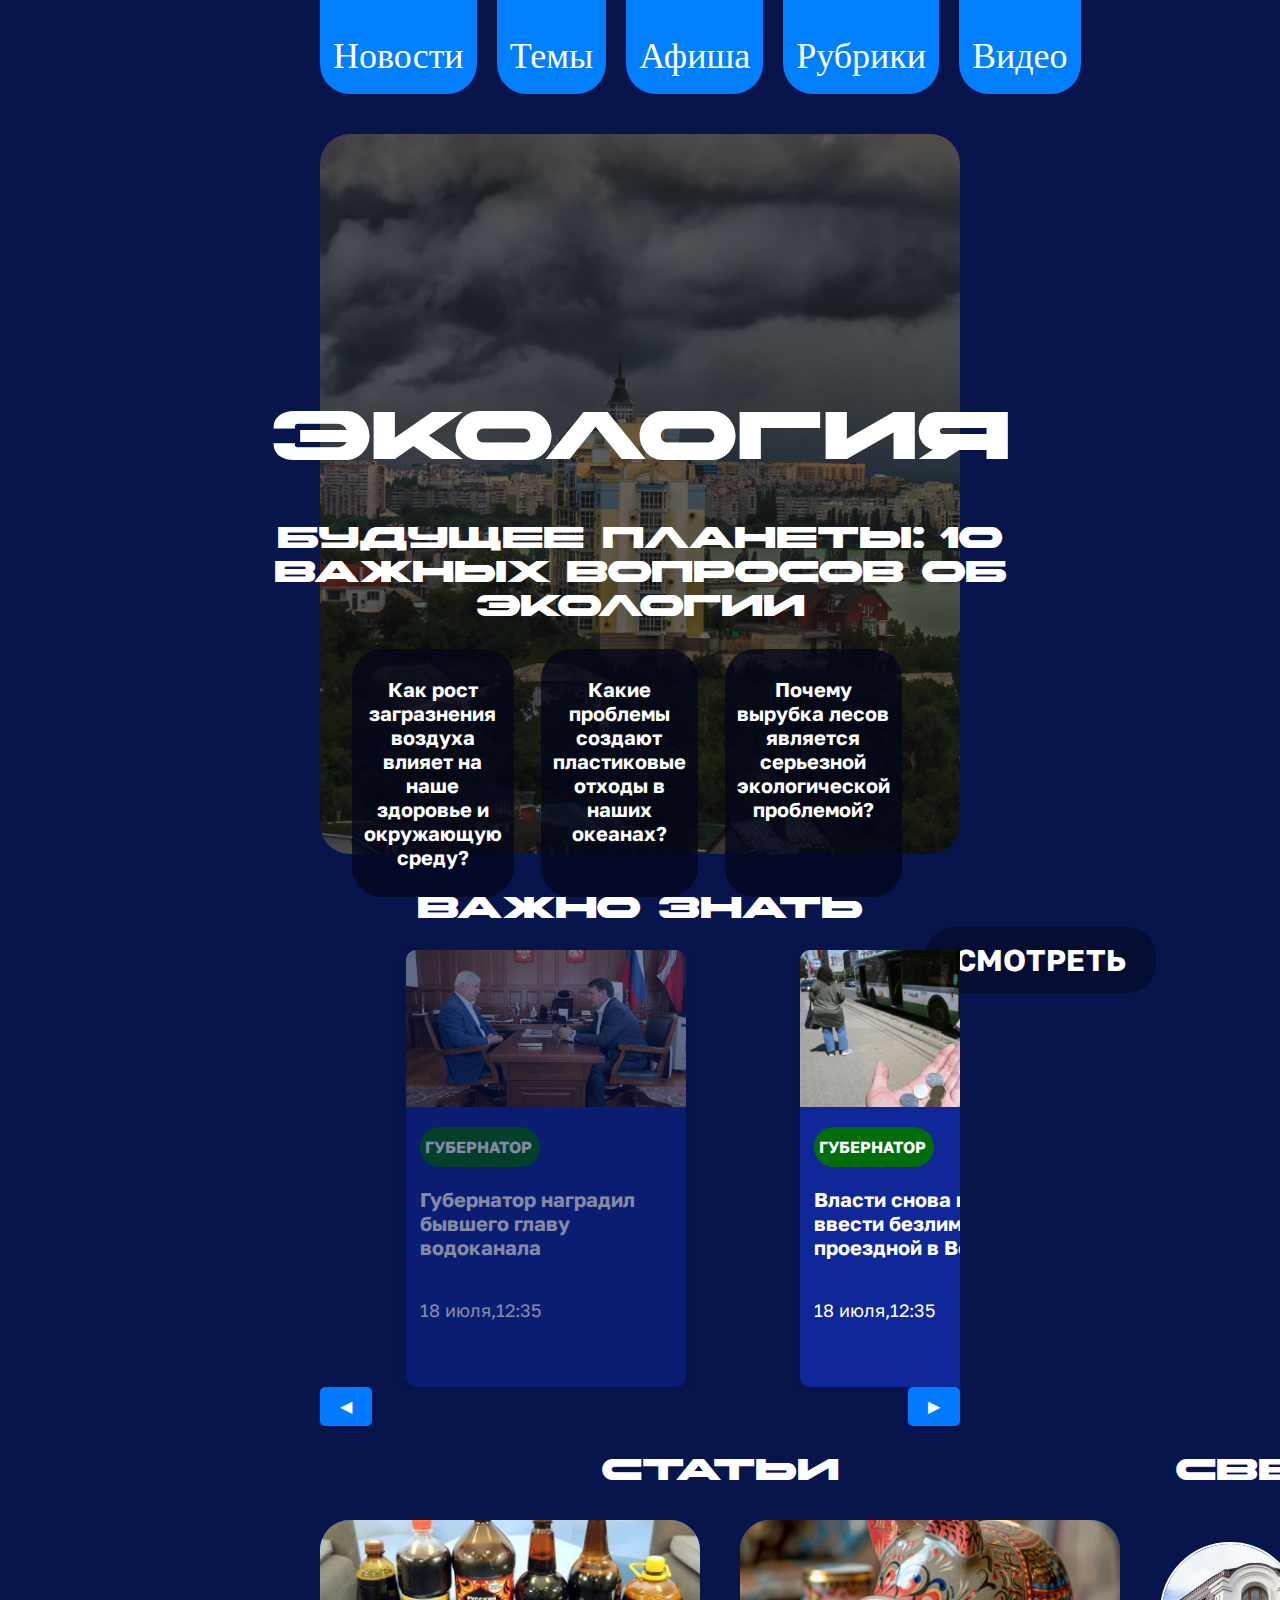
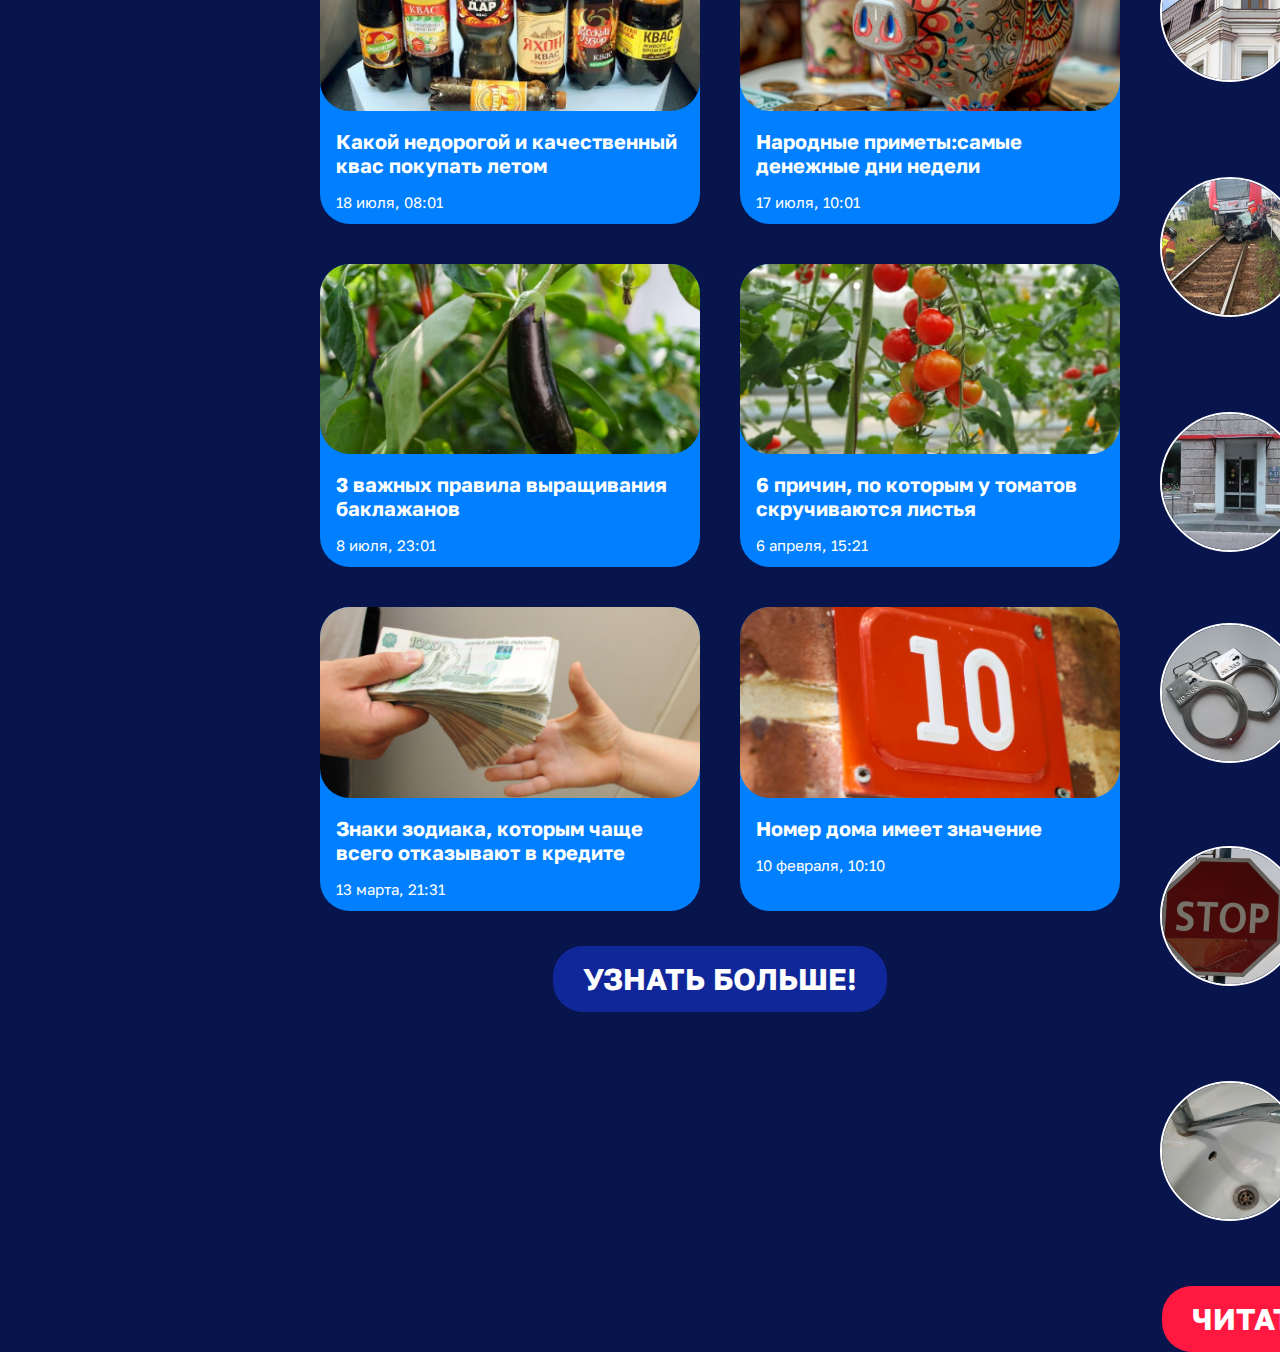
==== index.html @ 8090fe8d "Update and rename index.php to index.html" ====
<!DOCTYPE html>
<html lang="en">
<head>
    <meta charset="UTF-8">
    <meta name="viewport" content="width=device-width, initial-scale=1.0">
    <link rel="stylesheet" href="font.css">
    <link rel="stylesheet" href="main.css">
    <link rel="stylesheet" href="slider.css">
    <title>НАШЕ:36</title>
</head>
<noscript>В вашем браузере отключен JavaScript, включите для нормального функционирования сайта</noscript>
<body>
    <header id="header" class="header">
        <div class="container">
            <div class="navigation">
                <a href="#" class="nav_wrapp">Новости</a>
                <a href="#" class="nav_wrapp">Темы</a>
                <a href="#" class="nav_wrapp">Афиша</a>
                <a href="#" class="nav_wrapp">Рубрики</a>
                <a href="#" class="nav_wrapp">Видео</a>
                <img src="media/N36_logo-blue.png" alt="LOGO" class="logo">
            </div>
        </div>
    </header>
    <!-- ПРЕВЬЮ С ВАЖНОЙ НОВОСТЬЮ ИЛИ ТЕМОЙ -->
    <div class="container">
        <div class="preview">
            <div class="main-theme-wrapp">
                <div class="main-theme">Экология</div>
                <div class="subhead">Будущее планеты: 10 важных вопросов об экологии</div>
            </div>
            <div class="question-wrapp">
            <div class="question">Как рост загразнения воздуха влияет на наше здоровье и окружающую среду?</div>
            <div class="question">Какие проблемы создают пластиковые отходы в наших океанах?</div>
            <div class="question">Почему вырубка лесов является серьезной экологической проблемой?</div>
            </div>
            <a href="https://youtu.be/Y7KsKtcm7yw?si=9kmA5g2Bdag5x9Ge" class="watch">СМОТРЕТЬ</a>
        </div>
    </div>
    <!-- ВАЖНО ЗНАТЬ -->
     <div class="container">
     <div class="title first-title">ВАЖНО ЗНАТЬ</div>
<div class="slider">
    <div class="card">
        <img src="media/img1.png" alt="Card 1">
        <p class="type">ГУБЕРНАТОР</p>
        <p class="slider-text">Губернатор наградил бывшего главу водоканала</p>
        <p class="slider-time">18 июля,12:35</p>
    </div>
    <div class="card active">
        <img src="media/img2.png" alt="Card 2">
        <p class="type">ГУБЕРНАТОР</p>
        <p class="slider-text">Власти снова планируют ввести безлимитный проездной в Воронеже</p>
        <p class="slider-time">18 июля,12:35</p>
    </div>
    <div class="card">
        <img src="media/img3.png" alt="Card 3">
        <p class="type">ГУБЕРНАТОР</p>
        <p class="slider-text">Штормовое предупреждение. Жара до 37° накроет Воронежскую область на несколько дней</p>
        <p class="slider-time">18 июля,12:35</p>
    </div>
    <!-- Добавьте дополнительные карточки здесь -->
</div>
<div class="buttons">
    <button class="button" id="prev">◀</button>
    <button class="button" id="next">▶</button>
</div>
<script>
const cards = document.querySelectorAll(".card");
let currentIndex = 1;

function updateCards() {
  cards.forEach((card, index) => {
    card.classList.remove("active");
    if (index === currentIndex) {
      card.classList.add("active");
    }
    const offset = (index - currentIndex) * 5; // Изменено смещение
    card.style.transform = `translateX(${offset}%)`;
    card.style.opacity = index === currentIndex ? 1 : 0.5;
  });
}

document.getElementById("next").addEventListener("click", () => {
  currentIndex = (currentIndex + 1) % cards.length;
  updateCards();
});

document.getElementById("prev").addEventListener("click", () => {
  currentIndex = (currentIndex - 1 + cards.length) % cards.length;
  updateCards();
});

updateCards(); // Инициализация слайдера
</script>
     </div>
     <!-- КОНЕЦ ВАЖНО ЗНАТЬ -->
      <!-- СТАТЬИ И СВЕЖАК -->
    <div class="container">
        <div class="article-sveshak-wrapp">
            <div class="article-wrapp">
        <p class="article-text">СТАТЬИ</p>
                <div class="article">
                    <div class="article-card">
                    <img class="article-img" src="/media/article/article1.png">
                    <p class="article-main-theme">Какой недорогой и качественный квас покупать летом</p>
                    <p class="article-subhead">18 июля, 08:01</p>
                    </div>
                    <div class="article-card">
                    <img class="article-img" src="/media/article/article2.png">
                    <p class="article-main-theme">Народные приметы:самые денежные дни недели</p>
                    <p class="article-subhead">17 июля, 10:01</p>
                    </div>
                    <div class="article-card">
                    <img class="article-img" src="/media/article/article3.png">
                    <p class="article-main-theme">3 важных правила выращивания баклажанов</p>
                    <p class="article-subhead">8 июля, 23:01</p>
                    </div>
                    <div class="article-card">
                    <img class="article-img" src="/media/article/article4.png">
                    <p class="article-main-theme">6 причин, по которым у томатов скручиваются листья</p>
                    <p class="article-subhead">6 апреля, 15:21</p>
                    </div>
                    <div class="article-card">
                    <img class="article-img" src="/media/article/article5.png">
                    <p class="article-main-theme">Знаки зодиака, которым чаще всего отказывают в кредите</p>
                    <p class="article-subhead">13 марта, 21:31</p>
                    </div>
                    <div class="article-card">
                    <img class="article-img" src="/media/article/article6.png">
                    <p class="article-main-theme">Номер дома имеет значение</p>
                    <p class="article-subhead">10 февраля, 10:10</p>
                    </div>
                </div>
                <form class="article-form" action="#">
                    <button class="article-button">УЗНАТЬ БОЛЬШЕ!</button>
                </form>
            </div>
            <div class="sveshak-wrapp">
        <p class="sveshak-text">СВЕЖАК</p>
                <div class="sveshak">
                    <div class="sveshak-card">
                        <img class="sveshak-img" src="/media/sveshak/sveshak1.png">
                        <p class="sveshak-main-theme">Сегодня в Воронеже кот зафлексил прямо у пятерочки</p>
                    </div>
                    <div class="sveshak-card">
                        <img class="sveshak-img" src="/media/sveshak/sveshak2.png">
                        <p class="sveshak-main-theme">Главное за ночь "Ласточка" врезалась в легковушку: погибла семья с близнецами</p>
                    </div>
                    <div class="sveshak-card">
                        <img class="sveshak-img" src="/media/sveshak/sveshak3.png">
                        <p class="sveshak-main-theme">"Все погасло!" Центр Воронежа остался без света</p>
                    </div>
                    <div class="sveshak-card">
                        <img class="sveshak-img" src="/media/sveshak/sveshak4.png">
                        <p class="sveshak-main-theme">Обиженная воронежанка вонзила нож мужу в живот и бросила его умирать</p>
                    </div>
                    <div class="sveshak-card">
                        <img class="sveshak-img" src="/media/sveshak/sveshak5.png">
                        <p class="sveshak-main-theme">Восемь новых дорожных знаков повились в Воронежской области</p>
                    </div>
                    <div class="sveshak-card">
                        <img class="sveshak-img" src="/media/sveshak/sveshak6.png">
                        <p class="sveshak-main-theme">Масштабное отключение холодной воды ждет воронежцев в жуткую жару</p>
                    </div>
                </div>
                <form class="sveshak-form" action="#">
                    <button class="sveshak-button">ЧИТАТЬ ЕЩЕ...</button>
                </form>
            </div>
        </div>
    </div>
    <!-- КОНЕЦ СТАТЬИ И СВЕЖАК -->
    <!-- НАЧАЛО АФИШИ СОБЫТИЙ -->
     <div class="container">
</div>
    <!-- КОНЕЦ АФИШИ СОБЫТИЙ -->
</body>
</html>
---- font.css ----
@font-face {
  font-family: "GolosText-Black";
  src: url("/Font/static/GolosText-Black.ttf") format("woff2"),
    url("/Font/static/Golos-Text-Black.woff") format("woff");
  font-weight: black; /* Начертание шрифта (normal, bold и др.) */
  font-style: black; /* Стиль шрифта (normal, italic и др.) */
}

@font-face {
  font-family: "GolosText-Bold";
  src: url("/Font/static/GolosText-Bold.woff2") format("woff2"),
    url("/Font/static/GolosText-Bold.woff") format("woff");
  font-weight: bold; /* Начертание шрифта (normal, bold и др.) */
  font-style: bold; /* Стиль шрифта (normal, italic и др.) */
}

@font-face {
  font-family: "GolosText-Semibold";
  src: url("/Font/static/GolosText-Semibold.woff2") format("woff2"),
    url("/Font/static/GolosText-Semibold.woff") format("woff");
  font-weight: normal; /* Начертание шрифта (normal, bold и др.) */
  font-style: normal; /* Стиль шрифта (normal, italic и др.) */
}

@font-face {
  font-family: "GolosText-Medium";
  src: url("/Font/static/GolosText-Medium.woff2") format("woff2"),
    url("/Font/static/GolosText-Medium.woff") format("woff");
  font-weight: medium; /* Начертание шрифта (normal, bold и др.) */
  font-style: medium; /* Стиль шрифта (normal, italic и др.) */
}

@font-face {
  font-family: "GolosText-regular";
  src: url("/Font/static/GolosText-Regular.woff2") format("woff2"),
    url("/Font/static/GolosText-Regular.woff") format("woff");
  font-weight: normal; /* Начертание шрифта (normal, bold и др.) */
  font-style: normal; /* Стиль шрифта (normal, italic и др.) */
}

@font-face {
  font-family: "GolosText-ExtraBold";
  src: url("/Font/static/GolosText-ExtraBold.woff2") format("woff2"),
    url("/Font/static/GolosText-ExtraBold.woff") format("woff");
  font-weight: normal; /* Начертание шрифта (normal, bold и др.) */
  font-style: normal; /* Стиль шрифта (normal, italic и др.) */
}
@font-face {
  font-family: "AKONY";
  src: url("/Font/AKONY.woff2") format("woff2"),
    url("/Font/AKONY.woff") format("woff");
  font-weight: medium; /* Начертание шрифта (normal, bold и др.) */
  font-style: medium; /* Стиль шрифта (normal, italic и др.) */
}
---- main.css ----
body {
  margin: 0px;
  padding: 0px;
  background-color: rgba(8, 20, 76, 1);
}
a {
  text-decoration: none;
}
.container {
  margin-left: 320px;
  margin-right: 320px;
}
/* header */
.navigation {
  display: flex;
  align-items: center;
}
.nav_wrapp {
  padding-top: 35px;
  padding-left: 13px;
  padding-right: 13px;
  padding-bottom: 17px;
  margin-right: 20px;
  border-bottom-left-radius: 30px;
  border-bottom-right-radius: 30px;
  color: white;
  background-color: rgba(0, 127, 255, 1);
  font-family: "GolosText-Semibold";
  font-size: 36px;
}
.logo {
  margin-left: 190px;
  height: 52px;
  width: 198px;
}
/* header кончился */
/* НАЧАЛО ПРЕВЬЮ С ВАЖНОЙ НОВОСТЬЮ ИЛИ ТЕМОЙ */
.preview {
  margin-top: 40px;
  background: linear-gradient(rgba(0, 0, 0, 0.5), rgba(0, 0, 0, 0.5)),
    url("media/preview.png");
  height: 720px;
  max-width: 1280px;
  border-radius: 30px;
  display: flex;
  align-items: center;
  flex-direction: column;
}
/* экология */
.main-theme-wrapp {
  margin-top: 272px;
}
.main-theme {
  font-family: "AKONY";
  font-size: 67px;
  color: white;
  text-align: center;
}
/* подзаголовок */
.subhead {
  margin-top: 44px;
  font-size: 30px;
  text-align: center;
  color: white;
  font-family: "AKONY";
}
/* контейнер для блоков с вопросами */
.question-wrapp {
  margin-top: 23px;
  margin-right: 76px;
  margin-left: 76px;
  display: flex;
}
/* вопросы */
.question {
  padding-top: 28px;
  padding-bottom: 28px;
  padding-left: 12px;
  padding-right: 12px;
  margin-right: 27px;
  font-size: 20px;
  border-radius: 30px;
  text-align: center;
  background-color: rgba(2, 6, 25, 0.75);
  color: white;
  font-family: "GolosText-Bold";
}
/* кнопка смотреть */
.watch {
  margin-left: 800px;
  margin-top: 30px;
  padding-top: 15px;
  padding-bottom: 15px;
  padding-left: 30px;
  padding-right: 30px;
  border-radius: 30px;
  text-decoration: none;
  font-size: 30px;
  background-color: rgba(5, 13, 51, 1);
  color: white;
  font-family: "GolosText-Bold";
}
/* КОНЕЦ ПРЕВЬЮ С ВАЖНОЙ НОВОСТЬЮ ИЛИ ТЕМОЙ */
/* НАЧАЛО БЛОКА ВАЖНО ЗНАТЬ */
.title {
  font-family: "AKONY";
  font-size: 30px;
  color: white;
}
.first-title {
  margin-top: 40px;
  text-align: center;
}
/* ДАЛЬШЕ ПОЛНАЯ ПОПА МЕГА УЛЬТРА СЛАЙДИЭР ТАК НАЗИВАЕМИ В ОТДЕЛЬНОМ ФАЙЛЕ*/
/* КОНЕЦ БЛОКА ВАЖНО ЗНАТЬ */
/* НАЧАЛО БЛОКОВ СТАТЬИ И СВЕЖАК */
.article-sveshak-wrapp {
  display: flex;
}
.article-wrapp {
  display: flex;
  flex-direction: column;
}
.article-text {
  text-align: center;
  font-family: "AKONY";
  font-size: 30px;
  color: white;
}
.article {
  display: grid;
  grid-template-columns: repeat(2, 380px);
  grid-template-rows: auto;
  grid-gap: 40px;
}
.article-card {
  width: 380px;
  height: auto;
  border-radius: 30px;
  background-color: rgba(0, 127, 255, 1);
}
.article-img {
  width: 380px;
  height: auto;
  border-radius: 30px;
  object-fit: cover;
}
.article-main-theme {
  margin: 0px;
  padding-top: 14px;
  padding-left: 16px;
  padding-right: 16px;
  padding-bottom: 16px;
  font-size: 20px;
  color: white;
  font-family: "GolosText-Bold";
}
.article-subhead {
  margin: 0px;
  padding-bottom: 13px;
  padding-left: 16px;
  font-size: 15px;
  color: white;
  font-family: "GolosText-regular";
}
.article-form {
  margin-top: 35px;
  text-align: center;
}
.article-button {
  padding: 15px 30px;
  border-width: 0px;
  font-size: 30px;
  background-color: rgba(15, 39, 153, 1);
  border-radius: 30px;
  color: white;
  font-family: "GolosText-Bold";
}
.sveshak-wrapp {
  margin-left: 40px;
}
.sveshak-text {
  text-align: center;
  font-family: "AKONY";
  font-size: 30px;
  color: white;
}
.sveshak-card {
  display: flex;
  align-items: center;
  margin-bottom: 27px;
}
.sveshak-img {
  border: 2px solid white;
  border-radius: 100px;
}
.sveshak-main-theme {
  margin-left: 16px;
  font-size: 20px;
  color: white;
  font-family: "GolosText-regular";
}
.sveshak-form {
  margin-top: 31px;
  text-align: center;
}
.sveshak-button {
  padding: 15px 30px;
  border-width: 0px;
  font-size: 30px;
  background-color: rgba(255, 25, 64, 1);
  border-radius: 30px;
  color: white;
  font-family: "GolosText-Bold";
}
/* КОНЕЦ БЛОКОВ СТАТЬИ И СВЕЖАК */
---- slider.css ----
.slider {
  margin-top: 22px;
  display: flex;
  overflow: hidden;
  position: relative;
}
.card {
  background-color: rgba(15, 39, 153, 1);
  border-radius: 10px;
  box-shadow: 0 2px 10px rgba(0, 0, 0, 0.1);
  transition: transform 0.3s ease, opacity 0.3s ease;
  opacity: 0.5;
  width: 280px;
  margin-left: 100px;
}
.type {
  border-radius: 30px;
  color: white;
  background-color: rgba(0, 109, 11, 1);
  margin-left: 14px;
  width: 110px;
  padding: 10px 5px;
  font-family: "GolosText-Bold";
}
.slider-text {
  border-radius: 30px;
  color: white;
  margin-left: 14px;
  font-size: 20px;
  font-family: "GolosText-Bold";
}
.slider-time {
  border-radius: 30px;
  color: white;
  margin-left: 14px;
  margin-top: 40px;
  font-size: 18px;
  font-family: "GolosText-regular";
}
.card img {
  width: 280px;
  height: auto; /* Установлен фиксированный размер для всех изображений */
  object-fit: cover; /* Обеспечивает сохранение пропорций изображения */
  border-radius: 10px 10px 0 0;
}
.active {
  opacity: 1;
  z-index: 1;
}
.buttons {
  width: 100%;
  display: flex;
  justify-content: space-between;
}
.button {
  background-color: #007bff;
  color: white;
  border: none;
  padding: 10px 20px;
  cursor: pointer;
  border-radius: 5px;
  transition: background-color 0.3s;
  font-size: 16px;
}
.button:hover {
  background-color: #0056b3;
}
.button:focus {
  outline: none;
}
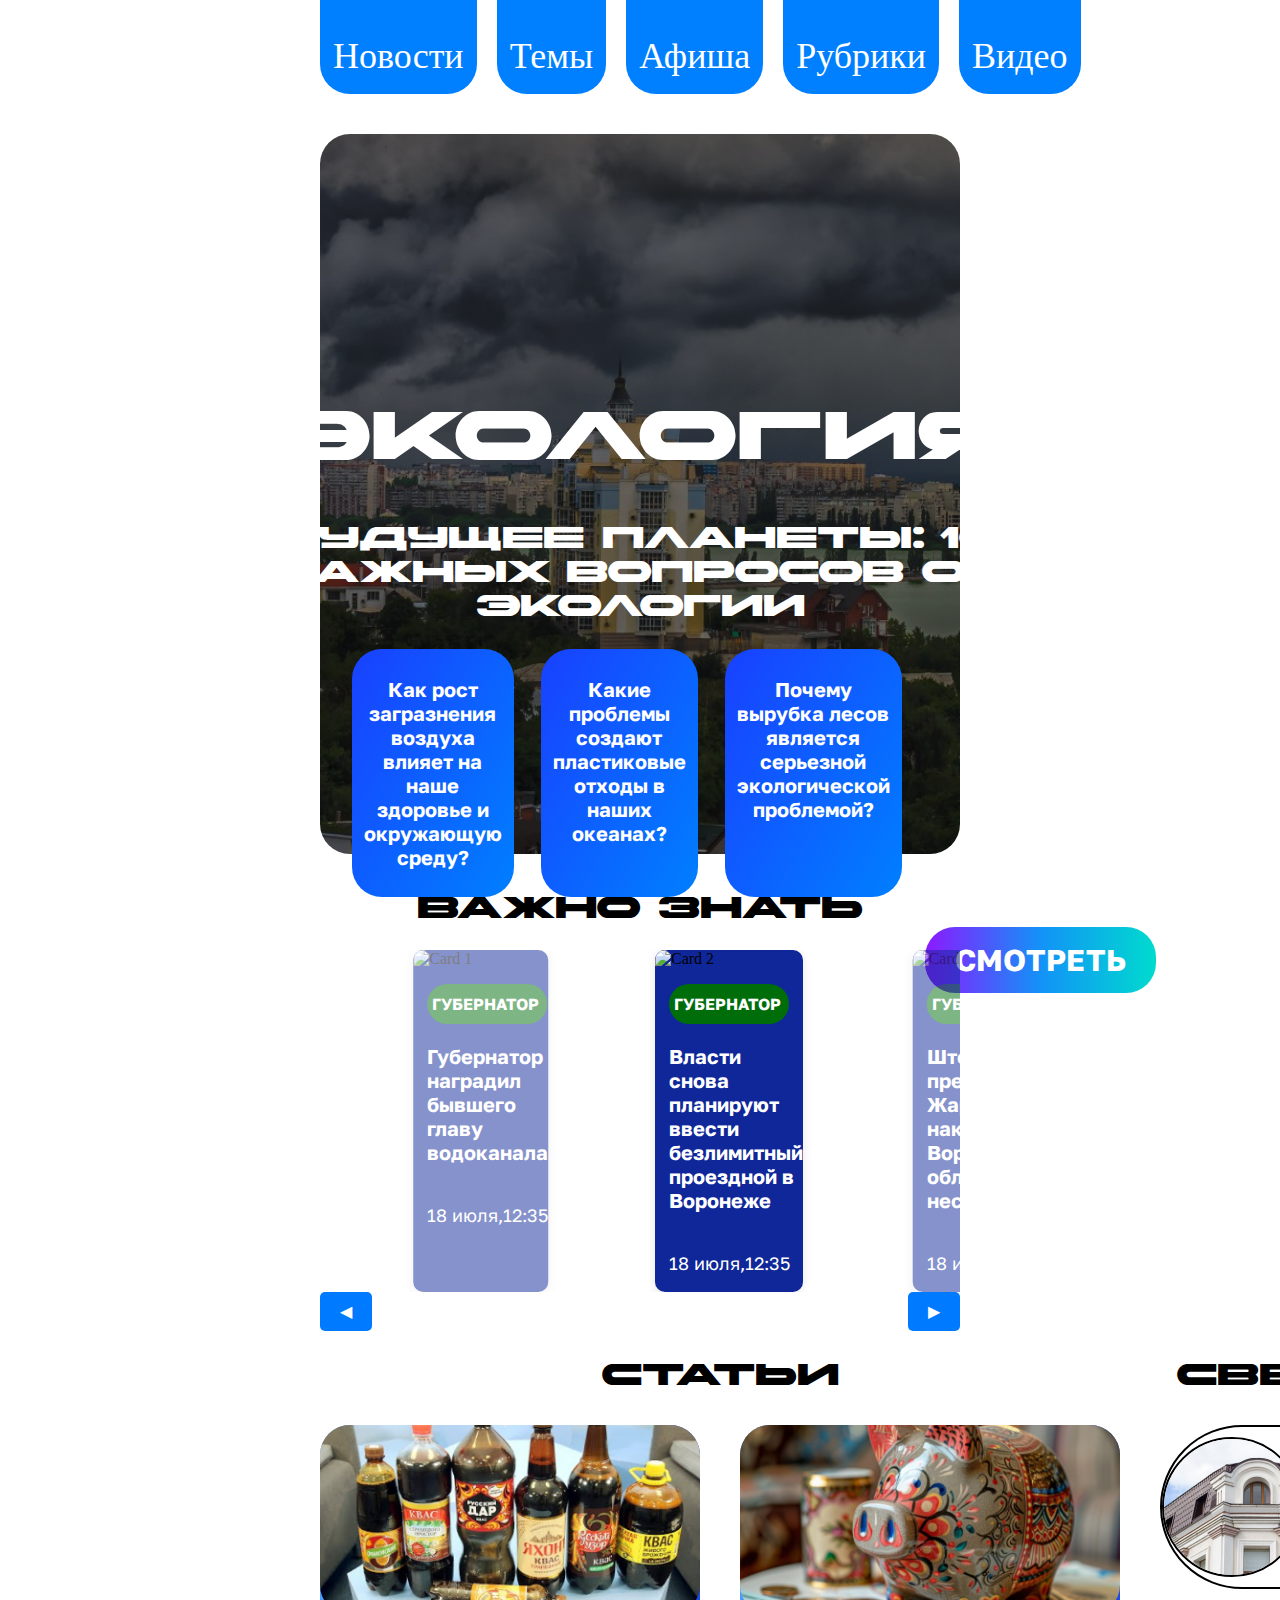
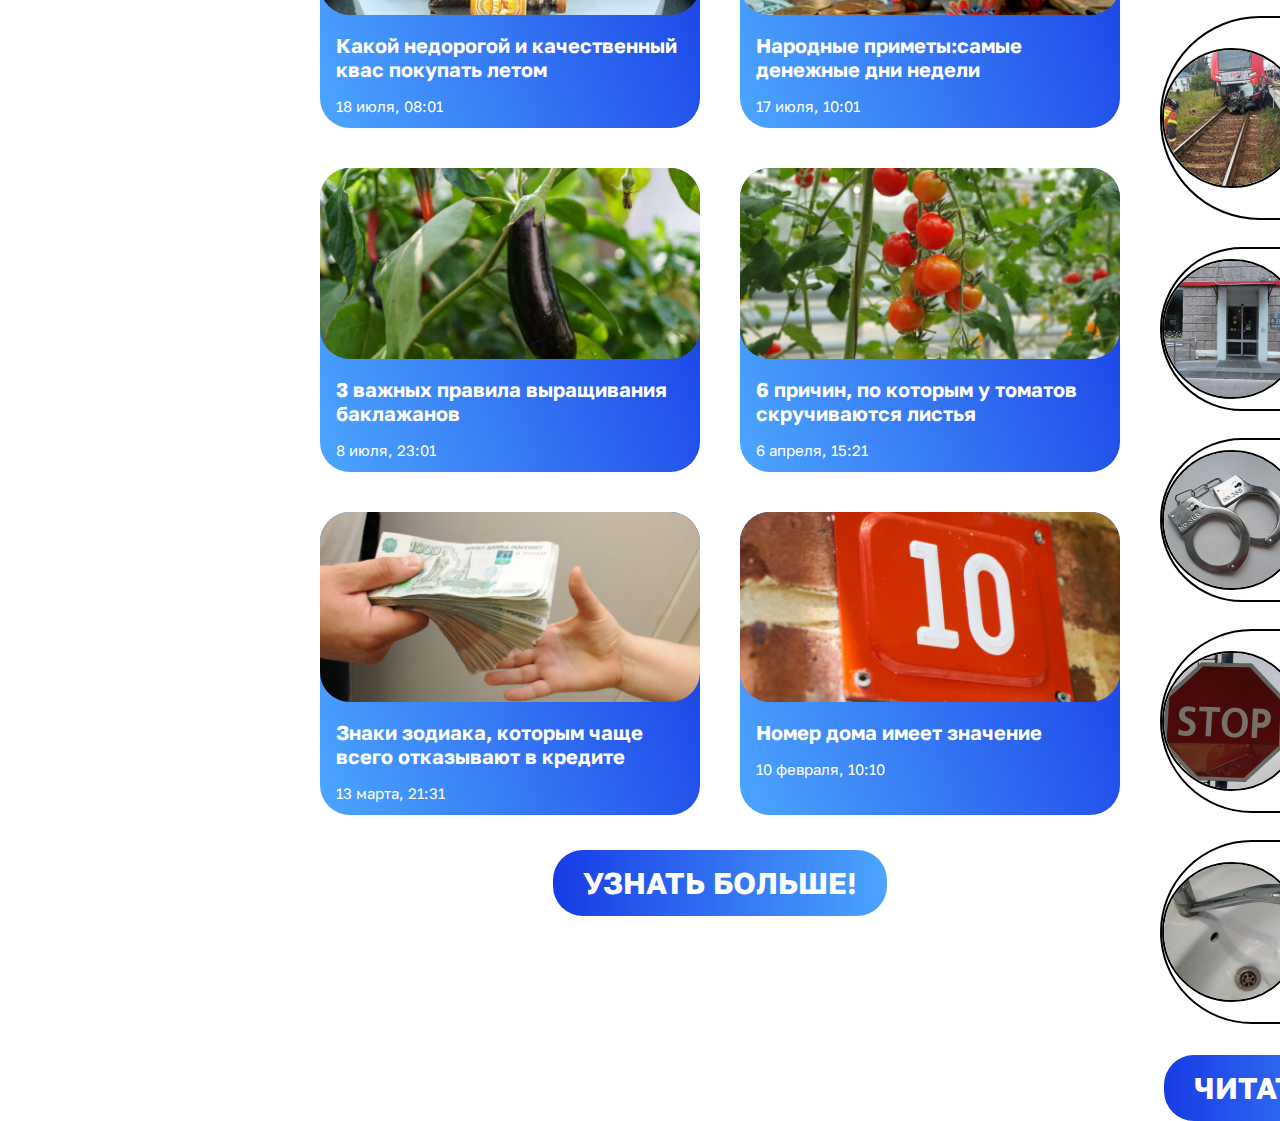
==== commit bdf01827: "Update index.html" ====
--- a/index.html
+++ b/index.html
@@ -18,7 +18,7 @@
                 <a href="#" class="nav_wrapp">Афиша</a>
                 <a href="#" class="nav_wrapp">Рубрики</a>
                 <a href="#" class="nav_wrapp">Видео</a>
-                <img src="media/N36_logo-blue.png" alt="LOGO" class="logo">
+                <img src="https://github.com/Standockai/NASHE36/blob/main/media/Наше_36.png" alt="LOGO" class="logo">
             </div>
         </div>
     </header>
@@ -42,19 +42,19 @@
      <div class="title first-title">ВАЖНО ЗНАТЬ</div>
 <div class="slider">
     <div class="card">
-        <img src="media/img1.png" alt="Card 1">
+        <img src="https://github.com/Standockai/NASHE36/blob/main/media/img1.png" alt="Card 1">
         <p class="type">ГУБЕРНАТОР</p>
         <p class="slider-text">Губернатор наградил бывшего главу водоканала</p>
         <p class="slider-time">18 июля,12:35</p>
     </div>
     <div class="card active">
-        <img src="media/img2.png" alt="Card 2">
+        <img src="https://github.com/Standockai/NASHE36/blob/main/media/img2.png" alt="Card 2">
         <p class="type">ГУБЕРНАТОР</p>
         <p class="slider-text">Власти снова планируют ввести безлимитный проездной в Воронеже</p>
         <p class="slider-time">18 июля,12:35</p>
     </div>
     <div class="card">
-        <img src="media/img3.png" alt="Card 3">
+        <img src="https://github.com/Standockai/NASHE36/blob/main/media/img3.png" alt="Card 3">
         <p class="type">ГУБЕРНАТОР</p>
         <p class="slider-text">Штормовое предупреждение. Жара до 37° накроет Воронежскую область на несколько дней</p>
         <p class="slider-time">18 июля,12:35</p>
--- a/main.css
+++ b/main.css
@@ -1,7 +1,7 @@
 body {
   margin: 0px;
   padding: 0px;
-  background-color: rgba(8, 20, 76, 1);
+  background-color: white;
 }
 a {
   text-decoration: none;
@@ -30,7 +30,6 @@
 }
 .logo {
   margin-left: 190px;
-  height: 52px;
   width: 198px;
 }
 /* header кончился */
@@ -81,7 +80,11 @@
   font-size: 20px;
   border-radius: 30px;
   text-align: center;
-  background-color: rgba(2, 6, 25, 0.75);
+  background: linear-gradient(
+    120deg,
+    rgba(25, 65, 255, 1),
+    rgba(0, 127, 255, 1)
+  );
   color: white;
   font-family: "GolosText-Bold";
 }
@@ -96,7 +99,12 @@
   border-radius: 30px;
   text-decoration: none;
   font-size: 30px;
-  background-color: rgba(5, 13, 51, 1);
+  background: linear-gradient(
+    to right,
+    rgba(140, 25, 255, 1),
+    rgba(19, 146, 248, 1),
+    rgba(0, 219, 206, 1)
+  );
   color: white;
   font-family: "GolosText-Bold";
 }
@@ -110,6 +118,7 @@
 .first-title {
   margin-top: 40px;
   text-align: center;
+  color: black;
 }
 /* ДАЛЬШЕ ПОЛНАЯ ПОПА МЕГА УЛЬТРА СЛАЙДИЭР ТАК НАЗИВАЕМИ В ОТДЕЛЬНОМ ФАЙЛЕ*/
 /* КОНЕЦ БЛОКА ВАЖНО ЗНАТЬ */
@@ -125,7 +134,7 @@
   text-align: center;
   font-family: "AKONY";
   font-size: 30px;
-  color: white;
+  color: black;
 }
 .article {
   display: grid;
@@ -137,7 +146,11 @@
   width: 380px;
   height: auto;
   border-radius: 30px;
-  background-color: rgba(0, 127, 255, 1);
+  background: linear-gradient(
+    70deg,
+    rgba(76, 166, 255, 1),
+    rgba(23, 59, 229, 1)
+  );
 }
 .article-img {
   width: 380px;
@@ -171,7 +184,11 @@
   padding: 15px 30px;
   border-width: 0px;
   font-size: 30px;
-  background-color: rgba(15, 39, 153, 1);
+  background: linear-gradient(
+    270deg,
+    rgba(76, 166, 255, 1),
+    rgba(23, 59, 229, 1)
+  );
   border-radius: 30px;
   color: white;
   font-family: "GolosText-Bold";
@@ -183,21 +200,22 @@
   text-align: center;
   font-family: "AKONY";
   font-size: 30px;
-  color: white;
+  color: black;
 }
 .sveshak-card {
+  border: 2px solid black;
+  border-radius: 100px;
   display: flex;
   align-items: center;
   margin-bottom: 27px;
 }
 .sveshak-img {
-  border: 2px solid white;
+  border: 2px solid black;
   border-radius: 100px;
 }
 .sveshak-main-theme {
-  margin-left: 16px;
-  font-size: 20px;
-  color: white;
+  margin: 20px;
+  color: black;
   font-family: "GolosText-regular";
 }
 .sveshak-form {
@@ -208,9 +226,98 @@
   padding: 15px 30px;
   border-width: 0px;
   font-size: 30px;
-  background-color: rgba(255, 25, 64, 1);
+  background: linear-gradient(
+    270deg,
+    rgba(76, 166, 255, 1),
+    rgba(23, 59, 229, 1)
+  );
   border-radius: 30px;
   color: white;
   font-family: "GolosText-Bold";
 }
 /* КОНЕЦ БЛОКОВ СТАТЬИ И СВЕЖАК */
+/* НАЧАЛО АФИША СОБЫТИЙ */
+.poster {
+  text-align: center;
+  margin-top: 40px;
+  font-size: 30px;
+  color: black;
+  font-family: "AKONY";
+}
+.event-wrapp {
+  margin-top: 30px;
+  display: grid;
+  grid-template-columns: repeat(2, 620px);
+  grid-template-rows: auto;
+  grid-gap: 40px;
+}
+.event-card {
+  display: flex;
+  background: linear-gradient(
+    95deg,
+    rgba(140, 25, 255, 1) 0%,
+    rgba(19, 146, 248, 1) 65%,
+    rgba(0, 219, 206, 1) 100%
+  );
+  border-radius: 30px;
+}
+.event-img {
+  border-radius: 30px;
+  object-fit: cover;
+}
+.event-text-wrapp {
+  padding-left: 15px;
+  padding-top: 15px;
+  padding-right: 15px;
+}
+.event-title {
+  margin: 0px;
+  font-size: 30px;
+  color: white;
+  font-family: "GolosText-Bold";
+}
+.event-subhead {
+  margin-top: 20px;
+  margin-bottom: 40px;
+  font-size: 15px;
+  color: white;
+  font-family: "GolosText-Bold";
+}
+.event-time {
+  border-radius: 30px;
+  padding-top: 7px;
+  padding-bottom: 7px;
+  padding-left: 15px;
+  padding-right: 15px;
+  margin-bottom: 10px;
+  background-color: rgba(0, 127, 255, 1);
+  color: white;
+  font-size: 20px;
+  font-family: "GolosText-Bold";
+}
+.events-form {
+  text-align: center;
+}
+.events-button {
+  text-align: center;
+  border-radius: 30px;
+  border-width: 0px;
+  padding-left: 30px;
+  padding-right: 30px;
+  padding-top: 15px;
+  padding-bottom: 15px;
+  margin-top: 20px;
+  margin-bottom: 50px;
+  background: linear-gradient(
+    95deg,
+    rgba(140, 25, 255, 1) 0%,
+    rgba(19, 146, 248, 1) 65%,
+    rgba(0, 219, 206, 1) 100%
+  );
+  color: white;
+  font-size: 30px;
+  font-family: "GolosText-Bold";
+}
+/* КОНЕЦ АФИША СОБЫТИЙ */
+/* НАЧАЛО FOOTER */
+/* КОНЕЦ FOOTER */
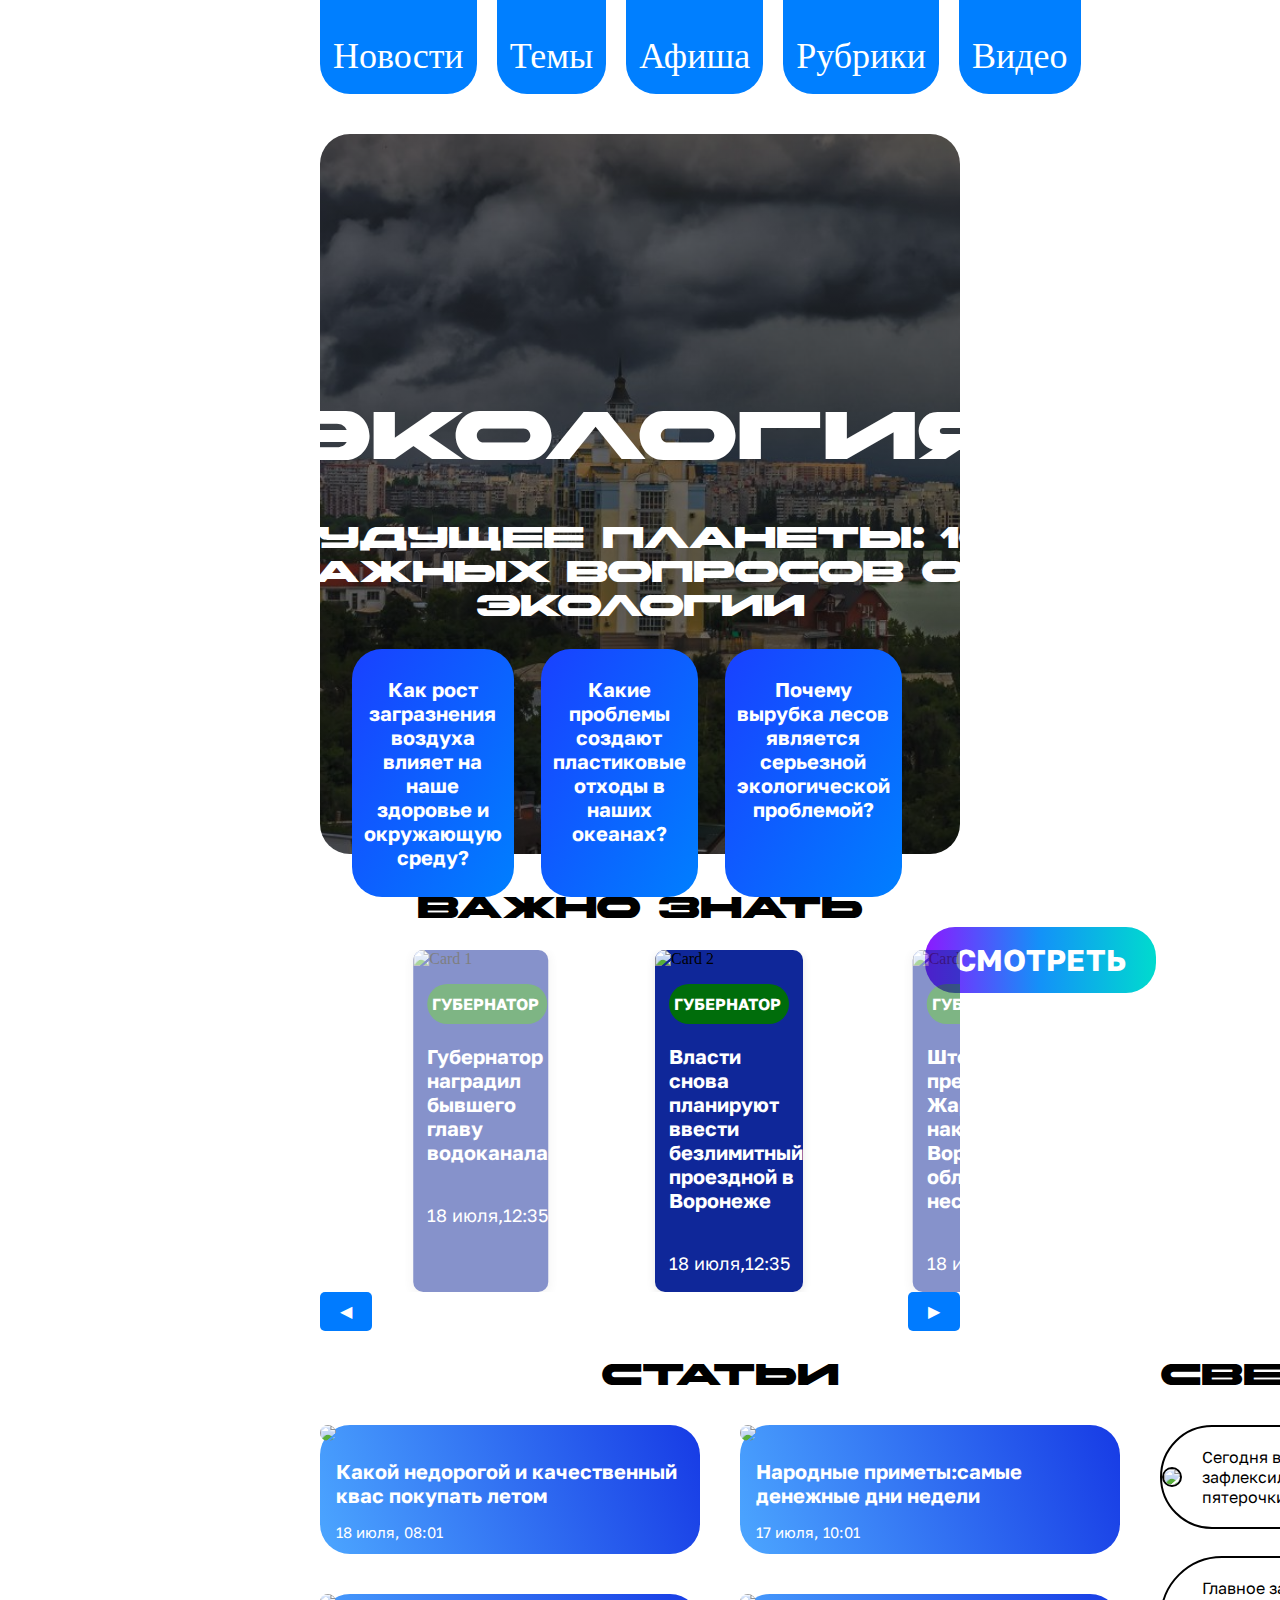
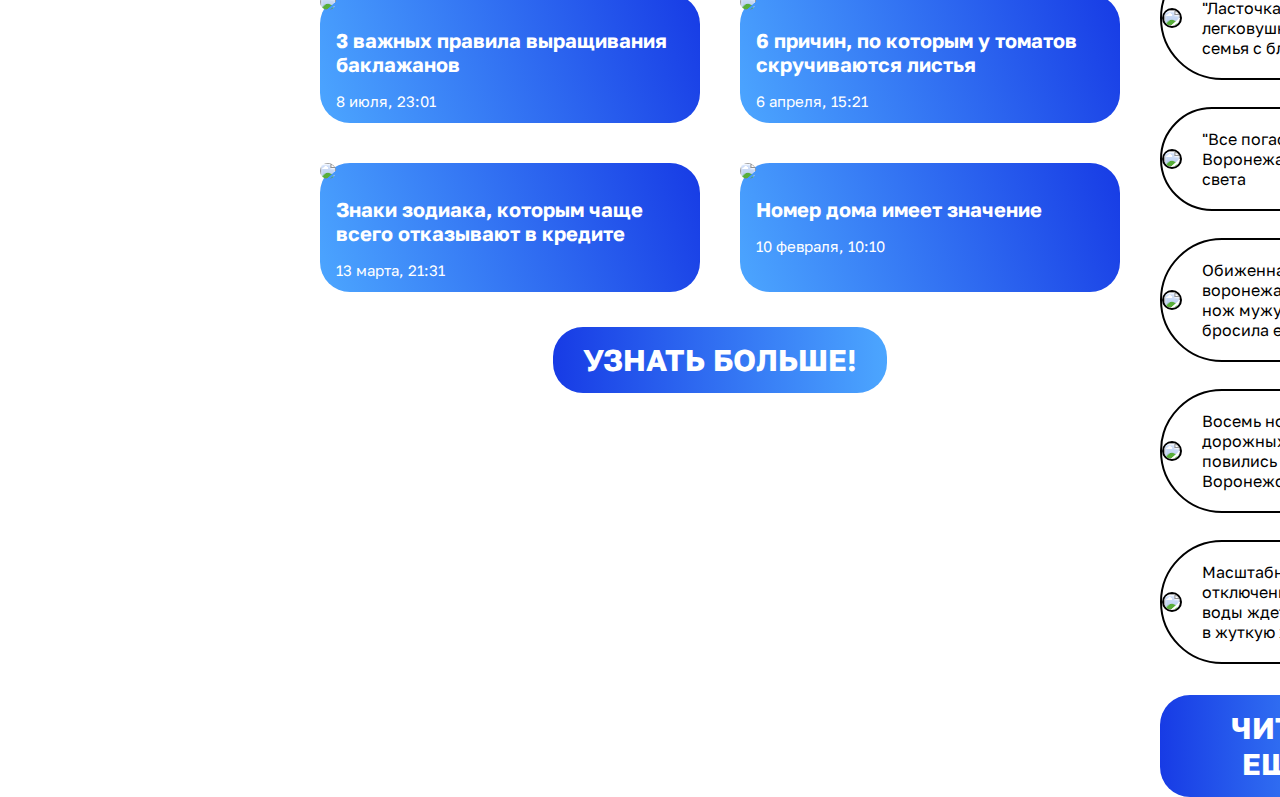
==== commit 0af56fcf: "Update index.html" ====
--- a/index.html
+++ b/index.html
@@ -102,32 +102,32 @@
         <p class="article-text">СТАТЬИ</p>
                 <div class="article">
                     <div class="article-card">
-                    <img class="article-img" src="/media/article/article1.png">
+                    <img class="article-img" src="https://github.com/Standockai/NASHE36/blob/main/media/article/article1.png">
                     <p class="article-main-theme">Какой недорогой и качественный квас покупать летом</p>
                     <p class="article-subhead">18 июля, 08:01</p>
                     </div>
                     <div class="article-card">
-                    <img class="article-img" src="/media/article/article2.png">
+                    <img class="article-img" src="https://github.com/Standockai/NASHE36/blob/main/media/article/article2.png">
                     <p class="article-main-theme">Народные приметы:самые денежные дни недели</p>
                     <p class="article-subhead">17 июля, 10:01</p>
                     </div>
                     <div class="article-card">
-                    <img class="article-img" src="/media/article/article3.png">
+                    <img class="article-img" src="https://github.com/Standockai/NASHE36/blob/main/media/article/article3.png">
                     <p class="article-main-theme">3 важных правила выращивания баклажанов</p>
                     <p class="article-subhead">8 июля, 23:01</p>
                     </div>
                     <div class="article-card">
-                    <img class="article-img" src="/media/article/article4.png">
+                    <img class="article-img" src="https://github.com/Standockai/NASHE36/blob/main/media/article/article4.png">
                     <p class="article-main-theme">6 причин, по которым у томатов скручиваются листья</p>
                     <p class="article-subhead">6 апреля, 15:21</p>
                     </div>
                     <div class="article-card">
-                    <img class="article-img" src="/media/article/article5.png">
+                    <img class="article-img" src="https://github.com/Standockai/NASHE36/blob/main/media/article/article5.png">
                     <p class="article-main-theme">Знаки зодиака, которым чаще всего отказывают в кредите</p>
                     <p class="article-subhead">13 марта, 21:31</p>
                     </div>
                     <div class="article-card">
-                    <img class="article-img" src="/media/article/article6.png">
+                    <img class="article-img" src="https://github.com/Standockai/NASHE36/blob/main/media/article/article6.png">
                     <p class="article-main-theme">Номер дома имеет значение</p>
                     <p class="article-subhead">10 февраля, 10:10</p>
                     </div>
@@ -140,27 +140,27 @@
         <p class="sveshak-text">СВЕЖАК</p>
                 <div class="sveshak">
                     <div class="sveshak-card">
-                        <img class="sveshak-img" src="/media/sveshak/sveshak1.png">
+                        <img class="sveshak-img" src="https://github.com/Standockai/NASHE36/blob/main/media/sveshak/sveshak1.png">
                         <p class="sveshak-main-theme">Сегодня в Воронеже кот зафлексил прямо у пятерочки</p>
                     </div>
                     <div class="sveshak-card">
-                        <img class="sveshak-img" src="/media/sveshak/sveshak2.png">
+                        <img class="sveshak-img" src="https://github.com/Standockai/NASHE36/blob/main/media/sveshak/sveshak2.png">
                         <p class="sveshak-main-theme">Главное за ночь "Ласточка" врезалась в легковушку: погибла семья с близнецами</p>
                     </div>
                     <div class="sveshak-card">
-                        <img class="sveshak-img" src="/media/sveshak/sveshak3.png">
+                        <img class="sveshak-img" src="https://github.com/Standockai/NASHE36/blob/main/media/sveshak/sveshak3.png">
                         <p class="sveshak-main-theme">"Все погасло!" Центр Воронежа остался без света</p>
                     </div>
                     <div class="sveshak-card">
-                        <img class="sveshak-img" src="/media/sveshak/sveshak4.png">
+                        <img class="sveshak-img" src="https://github.com/Standockai/NASHE36/blob/main/media/sveshak/sveshak4.png">
                         <p class="sveshak-main-theme">Обиженная воронежанка вонзила нож мужу в живот и бросила его умирать</p>
                     </div>
                     <div class="sveshak-card">
-                        <img class="sveshak-img" src="/media/sveshak/sveshak5.png">
+                        <img class="sveshak-img" src="https://github.com/Standockai/NASHE36/blob/main/media/sveshak/sveshak5.png">
                         <p class="sveshak-main-theme">Восемь новых дорожных знаков повились в Воронежской области</p>
                     </div>
                     <div class="sveshak-card">
-                        <img class="sveshak-img" src="/media/sveshak/sveshak6.png">
+                        <img class="sveshak-img" src="https://github.com/Standockai/NASHE36/blob/main/media/sveshak/sveshak6.png">
                         <p class="sveshak-main-theme">Масштабное отключение холодной воды ждет воронежцев в жуткую жару</p>
                     </div>
                 </div>
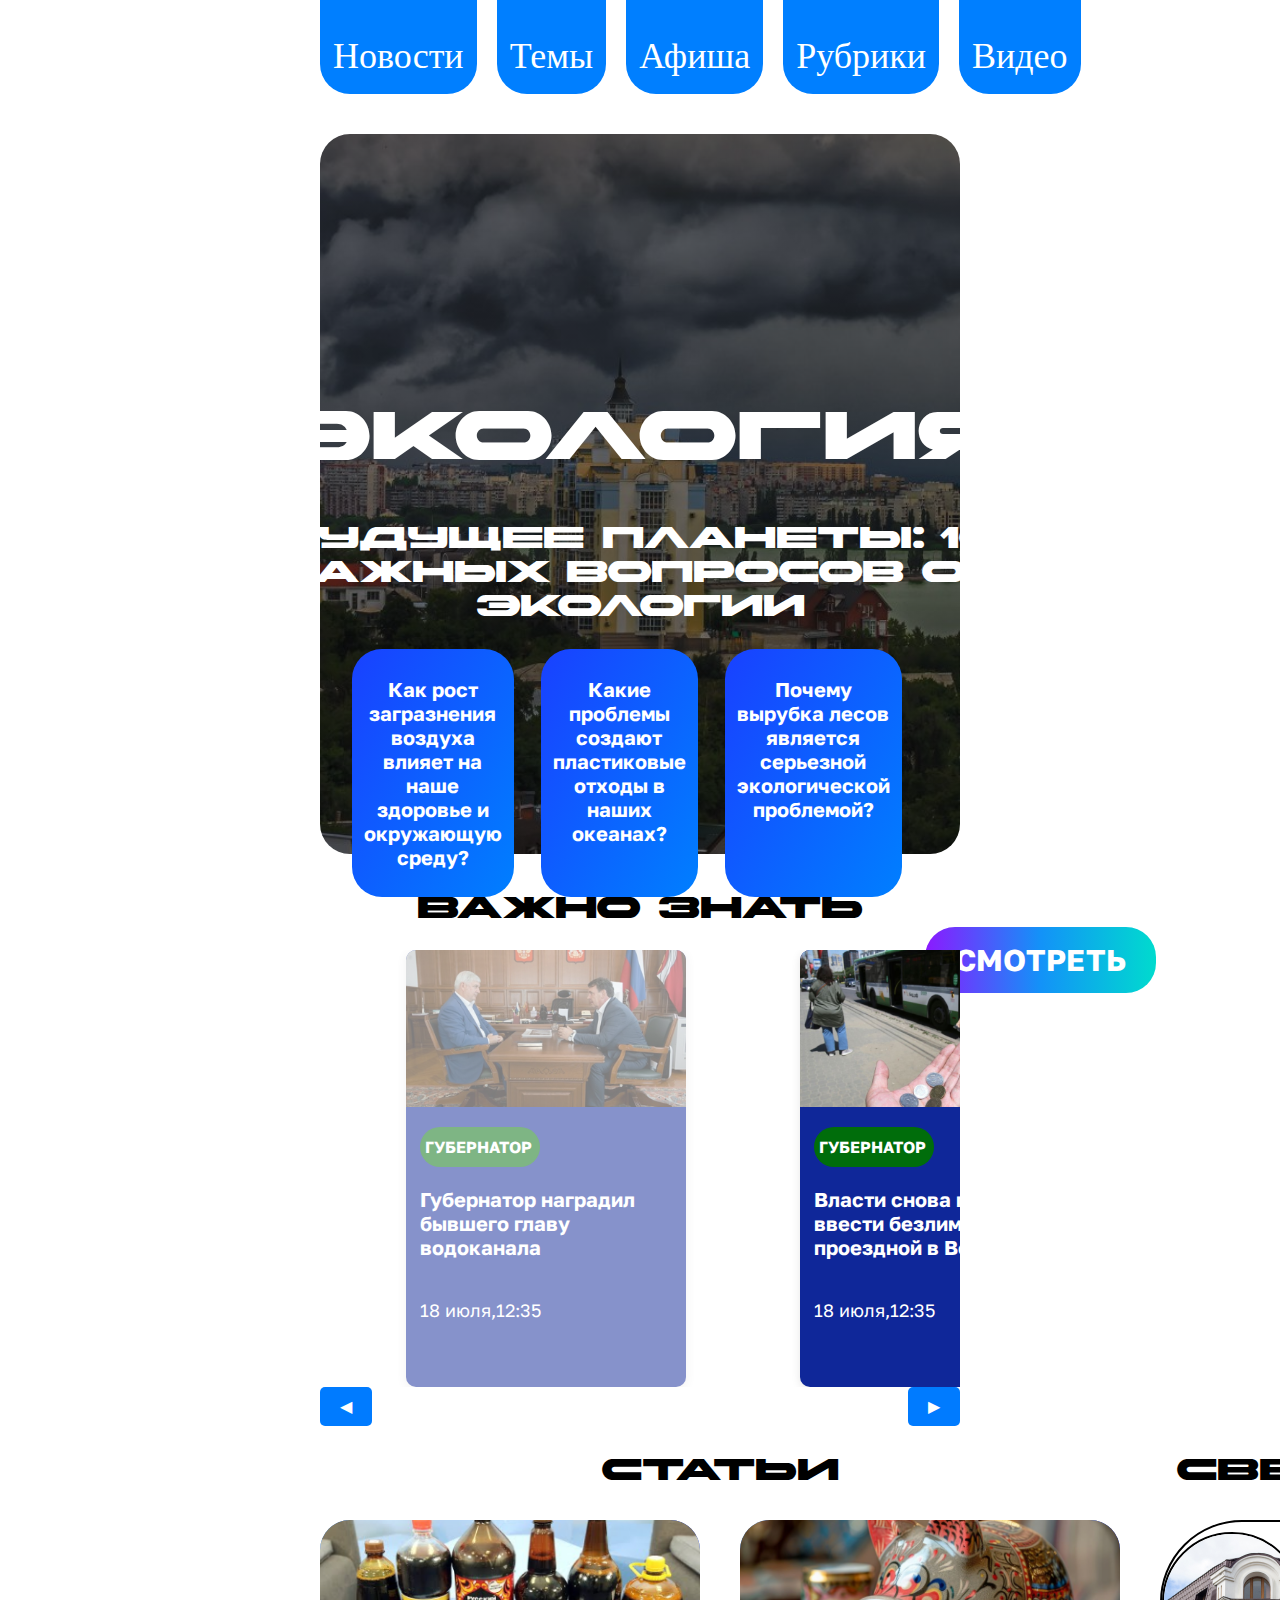
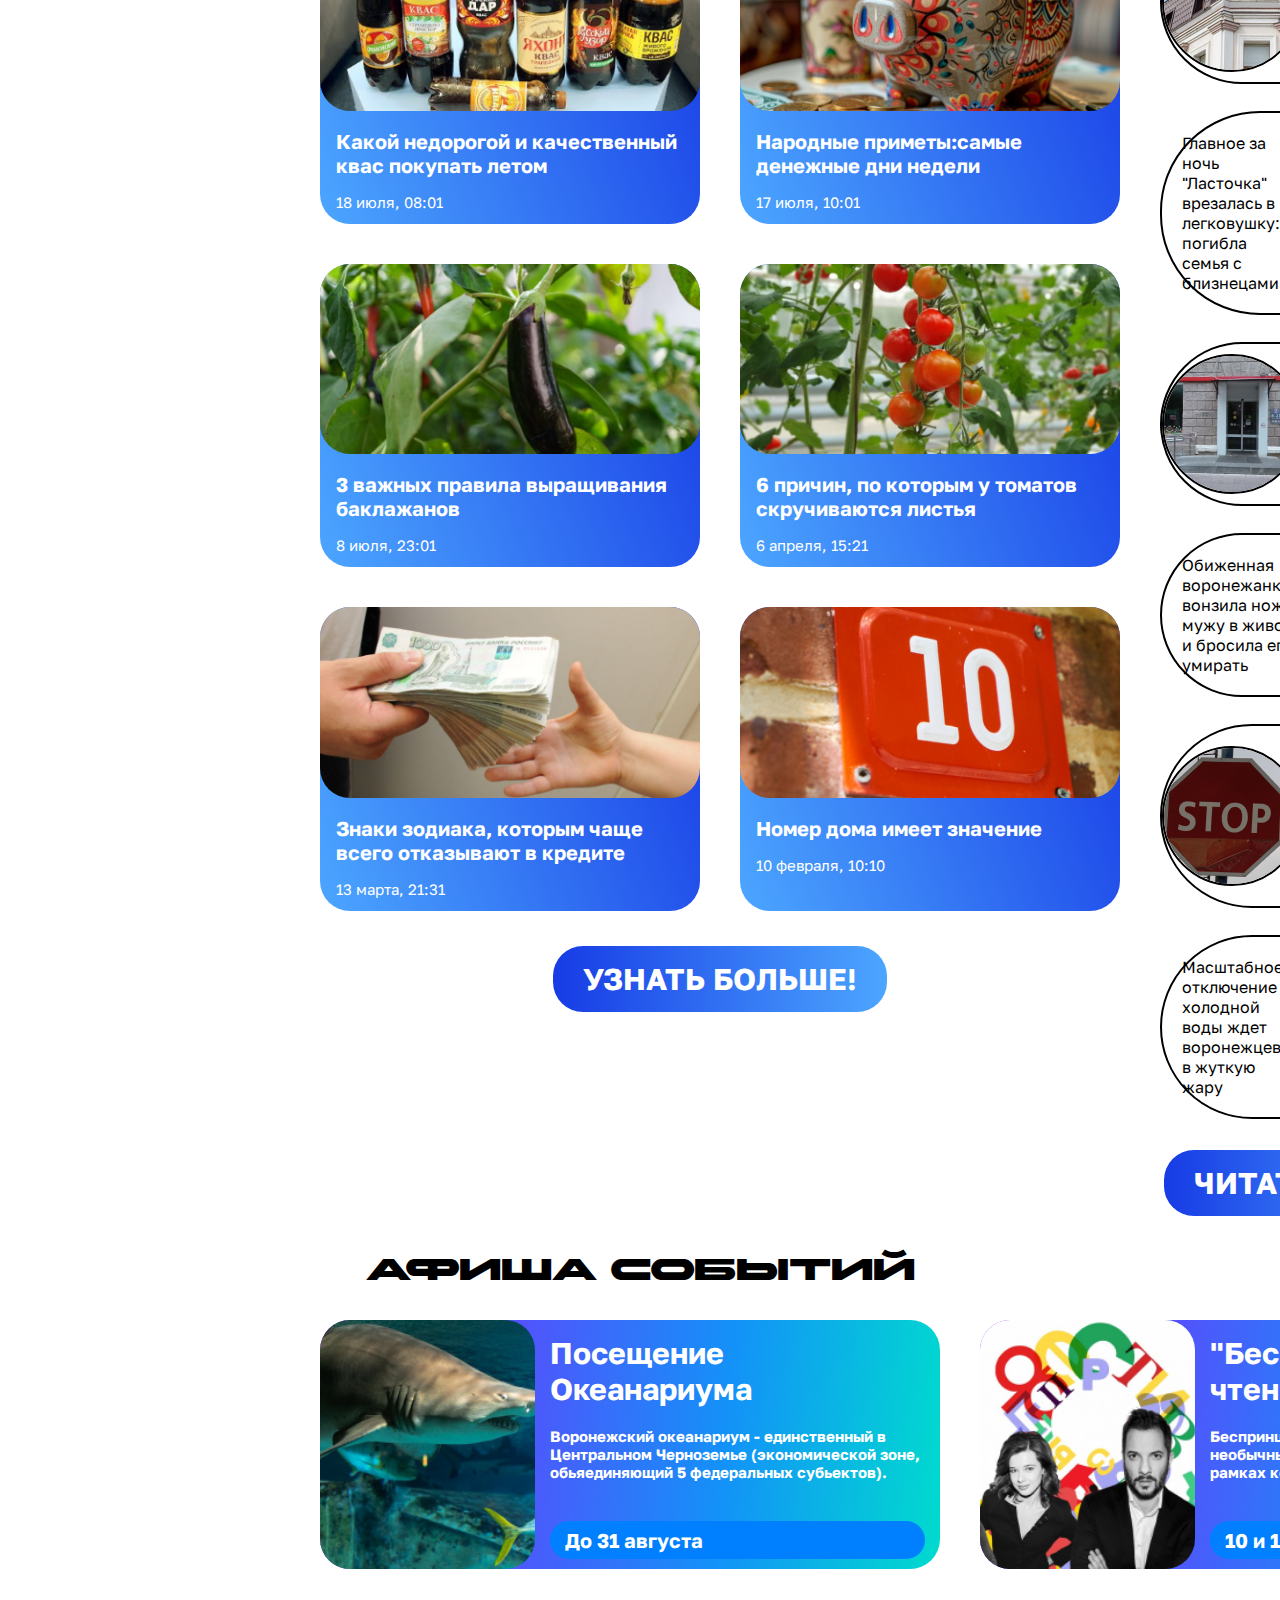
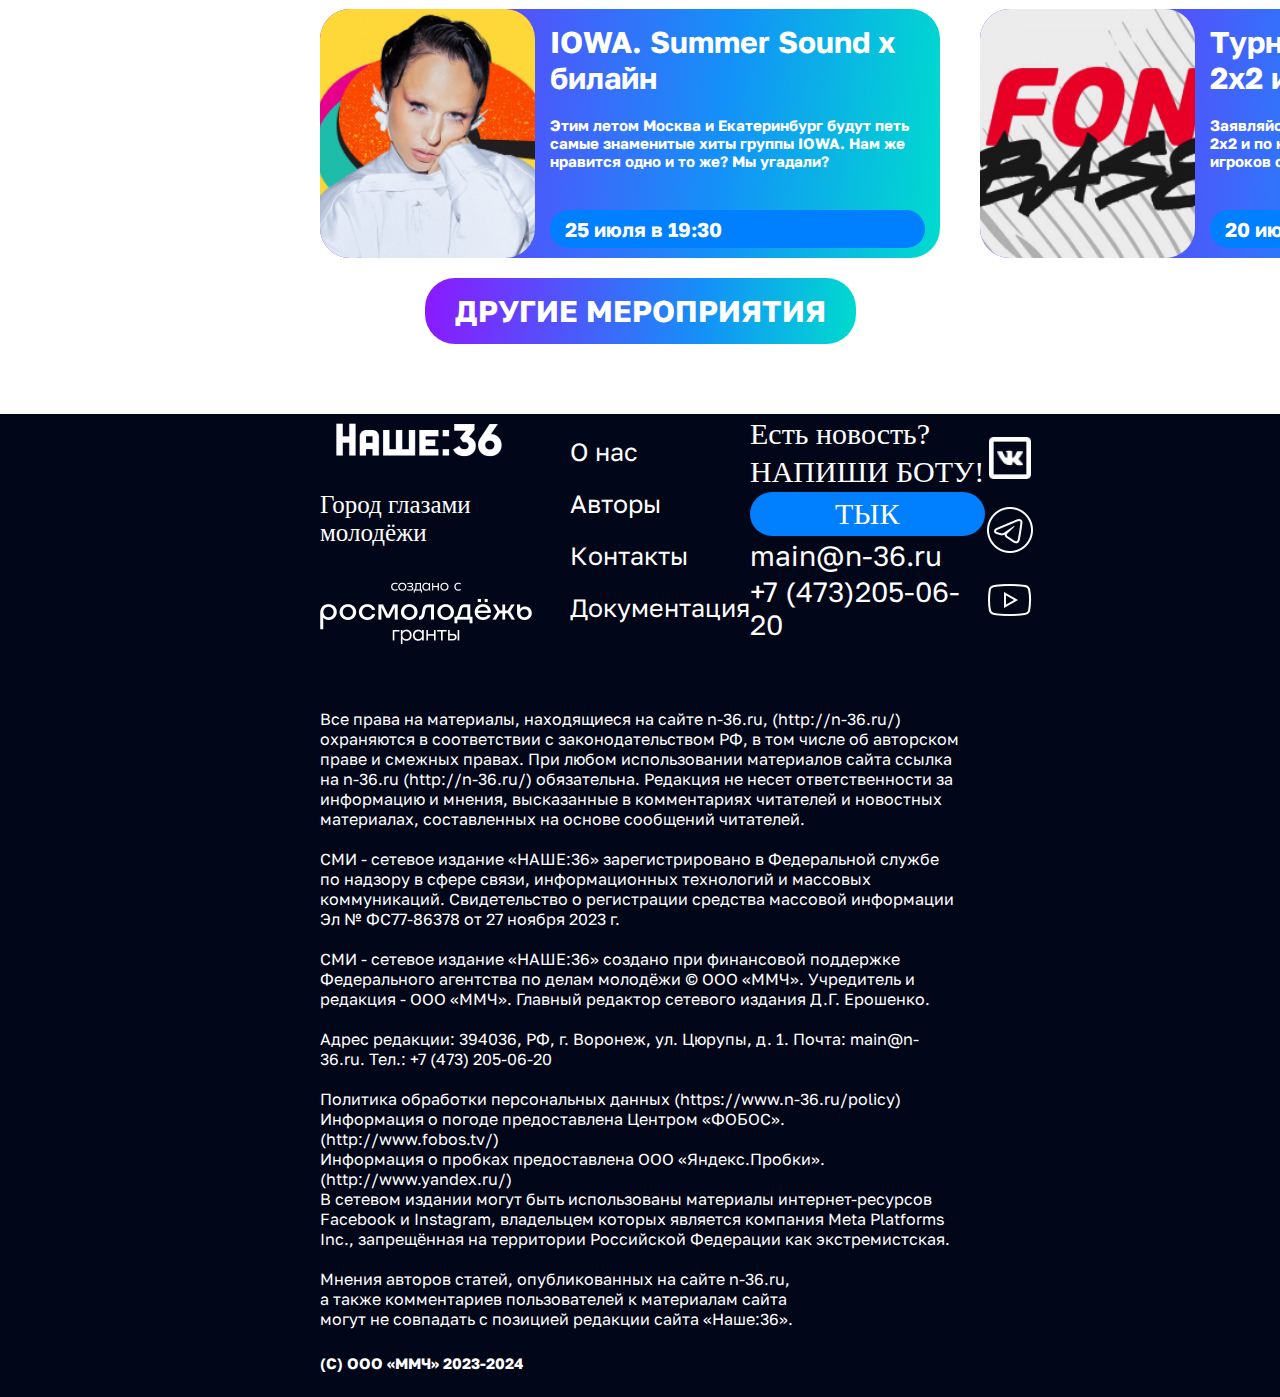
==== commit 88633fe0: "Update and rename index.php to index.html" ====
--- a/index.html
+++ b/index.html
@@ -18,7 +18,7 @@
                 <a href="#" class="nav_wrapp">Афиша</a>
                 <a href="#" class="nav_wrapp">Рубрики</a>
                 <a href="#" class="nav_wrapp">Видео</a>
-                <img src="https://github.com/Standockai/NASHE36/blob/main/media/Наше_36.png" alt="LOGO" class="logo">
+                <img src="media/Наше_36.png" alt="LOGO" class="logo">
             </div>
         </div>
     </header>
@@ -42,19 +42,19 @@
      <div class="title first-title">ВАЖНО ЗНАТЬ</div>
 <div class="slider">
     <div class="card">
-        <img src="https://github.com/Standockai/NASHE36/blob/main/media/img1.png" alt="Card 1">
+        <img src="media/img1.png" alt="Card 1">
         <p class="type">ГУБЕРНАТОР</p>
         <p class="slider-text">Губернатор наградил бывшего главу водоканала</p>
         <p class="slider-time">18 июля,12:35</p>
     </div>
     <div class="card active">
-        <img src="https://github.com/Standockai/NASHE36/blob/main/media/img2.png" alt="Card 2">
+        <img src="media/img2.png" alt="Card 2">
         <p class="type">ГУБЕРНАТОР</p>
         <p class="slider-text">Власти снова планируют ввести безлимитный проездной в Воронеже</p>
         <p class="slider-time">18 июля,12:35</p>
     </div>
     <div class="card">
-        <img src="https://github.com/Standockai/NASHE36/blob/main/media/img3.png" alt="Card 3">
+        <img src="media/img3.png" alt="Card 3">
         <p class="type">ГУБЕРНАТОР</p>
         <p class="slider-text">Штормовое предупреждение. Жара до 37° накроет Воронежскую область на несколько дней</p>
         <p class="slider-time">18 июля,12:35</p>
@@ -102,32 +102,32 @@
         <p class="article-text">СТАТЬИ</p>
                 <div class="article">
                     <div class="article-card">
-                    <img class="article-img" src="https://github.com/Standockai/NASHE36/blob/main/media/article/article1.png">
+                    <img class="article-img" src="/media/article/article1.png">
                     <p class="article-main-theme">Какой недорогой и качественный квас покупать летом</p>
                     <p class="article-subhead">18 июля, 08:01</p>
                     </div>
                     <div class="article-card">
-                    <img class="article-img" src="https://github.com/Standockai/NASHE36/blob/main/media/article/article2.png">
+                    <img class="article-img" src="/media/article/article2.png">
                     <p class="article-main-theme">Народные приметы:самые денежные дни недели</p>
                     <p class="article-subhead">17 июля, 10:01</p>
                     </div>
                     <div class="article-card">
-                    <img class="article-img" src="https://github.com/Standockai/NASHE36/blob/main/media/article/article3.png">
+                    <img class="article-img" src="/media/article/article3.png">
                     <p class="article-main-theme">3 важных правила выращивания баклажанов</p>
                     <p class="article-subhead">8 июля, 23:01</p>
                     </div>
                     <div class="article-card">
-                    <img class="article-img" src="https://github.com/Standockai/NASHE36/blob/main/media/article/article4.png">
+                    <img class="article-img" src="/media/article/article4.png">
                     <p class="article-main-theme">6 причин, по которым у томатов скручиваются листья</p>
                     <p class="article-subhead">6 апреля, 15:21</p>
                     </div>
                     <div class="article-card">
-                    <img class="article-img" src="https://github.com/Standockai/NASHE36/blob/main/media/article/article5.png">
+                    <img class="article-img" src="/media/article/article5.png">
                     <p class="article-main-theme">Знаки зодиака, которым чаще всего отказывают в кредите</p>
                     <p class="article-subhead">13 марта, 21:31</p>
                     </div>
                     <div class="article-card">
-                    <img class="article-img" src="https://github.com/Standockai/NASHE36/blob/main/media/article/article6.png">
+                    <img class="article-img" src="/media/article/article6.png">
                     <p class="article-main-theme">Номер дома имеет значение</p>
                     <p class="article-subhead">10 февраля, 10:10</p>
                     </div>
@@ -140,28 +140,28 @@
         <p class="sveshak-text">СВЕЖАК</p>
                 <div class="sveshak">
                     <div class="sveshak-card">
-                        <img class="sveshak-img" src="https://github.com/Standockai/NASHE36/blob/main/media/sveshak/sveshak1.png">
+                        <img class="sveshak-img" src="/media/sveshak/sveshak1.png">
                         <p class="sveshak-main-theme">Сегодня в Воронеже кот зафлексил прямо у пятерочки</p>
                     </div>
                     <div class="sveshak-card">
-                        <img class="sveshak-img" src="https://github.com/Standockai/NASHE36/blob/main/media/sveshak/sveshak2.png">
                         <p class="sveshak-main-theme">Главное за ночь "Ласточка" врезалась в легковушку: погибла семья с близнецами</p>
-                    </div>
-                    <div class="sveshak-card">
-                        <img class="sveshak-img" src="https://github.com/Standockai/NASHE36/blob/main/media/sveshak/sveshak3.png">
+                        <img class="sveshak-img" src="/media/sveshak/sveshak2.png">
+                    </div>
+                    <div class="sveshak-card">
+                        <img class="sveshak-img" src="/media/sveshak/sveshak3.png">
                         <p class="sveshak-main-theme">"Все погасло!" Центр Воронежа остался без света</p>
                     </div>
                     <div class="sveshak-card">
-                        <img class="sveshak-img" src="https://github.com/Standockai/NASHE36/blob/main/media/sveshak/sveshak4.png">
                         <p class="sveshak-main-theme">Обиженная воронежанка вонзила нож мужу в живот и бросила его умирать</p>
-                    </div>
-                    <div class="sveshak-card">
-                        <img class="sveshak-img" src="https://github.com/Standockai/NASHE36/blob/main/media/sveshak/sveshak5.png">
+                        <img class="sveshak-img" src="/media/sveshak/sveshak4.png">
+                    </div>
+                    <div class="sveshak-card">
+                        <img class="sveshak-img" src="/media/sveshak/sveshak5.png">
                         <p class="sveshak-main-theme">Восемь новых дорожных знаков повились в Воронежской области</p>
                     </div>
                     <div class="sveshak-card">
-                        <img class="sveshak-img" src="https://github.com/Standockai/NASHE36/blob/main/media/sveshak/sveshak6.png">
                         <p class="sveshak-main-theme">Масштабное отключение холодной воды ждет воронежцев в жуткую жару</p>
+                        <img class="sveshak-img" src="/media/sveshak/sveshak6.png">
                     </div>
                 </div>
                 <form class="sveshak-form" action="#">
@@ -172,8 +172,97 @@
     </div>
     <!-- КОНЕЦ СТАТЬИ И СВЕЖАК -->
     <!-- НАЧАЛО АФИШИ СОБЫТИЙ -->
-     <div class="container">
-</div>
+    <div class="container">
+        <div class="poster">Афиша событий</div>
+        <div class="event-wrapp">
+            <div class="event-card">
+                <img class="event-img" src="/media/event/event1.png">
+                    <div class="event-text-wrapp">
+                <p class="event-title">Посещение Океанариума</p>
+                <p class="event-subhead">Воронежский океанариум - единственный в Центральном Черноземье (экономической зоне, обьяединяющий 5 федеральных субьектов).</p>
+                <div class="event-time">До 31 августа</div>
+                    </div>
+            </div>
+            <div class="event-card">
+                <img class="event-img" src="/media/event/event2.png">
+                    <div class="event-text-wrapp">
+                <p class="event-title">"БеспринцЫпные чтения". Гала-концерт</p>
+                <p class="event-subhead">БеспринцЫпные чтения - один из самых ярких и необычных проектов последнего времени, в рамках которо современную отечественную...</p>
+                <div class="event-time">10 и 11 августа</div>
+                    </div>
+            </div>
+            <div class="event-card">
+                <img class="event-img" src="/media/event/event3.png">
+                    <div class="event-text-wrapp">
+                <p class="event-title">IOWA. Summer Sound x билайн</p>
+                <p class="event-subhead">Этим летом Москва и Екатеринбург будут петь самые знаменитые хиты группы IOWA. Нам же нравится одно и то же? Мы угадали?</p>
+                <div class="event-time">25 июля в 19:30</div>
+                    </div>
+            </div>
+            <div class="event-card">
+                <img class="event-img" src="/media/event/event4.png">
+                    <div class="event-text-wrapp">
+                <p class="event-title">Турнир по баскетболу 2x2 и NBA2K</p>
+                <p class="event-subhead">Заявляйся в отрытые турниры по баскетболу 2x2 и по кибербаскетболу и выигрывай джерси игроков сборной России.</p>
+                <div class="event-time">20 июля в 14:00</div>
+                    </div>
+            </div>
+        </div>
+        <form class="events-form" action="#">    
+        <button class="events-button">ДРУГИЕ МЕРОПРИЯТИЯ</button>
+        </form>
+        </div>
+    </div>
     <!-- КОНЕЦ АФИШИ СОБЫТИЙ -->
+    <!-- НАЧАЛО FOOTER -->
+<section class="footer">
+    <div class="container">
+        <div class="footer-wrapp">
+            <div class="footer-column">
+                <img class="footer-nashelogo" src="/media/N36_logo-blue.png">
+                <p class="slogan">Город глазами молодёжи</p>
+                <img class="footer-rosmollogo" src="/media/footer/rosmol.png">
+            </div>
+            <div class="footer-column">
+                <a href="#" class="footer-link">О нас</a>
+                <a href="#" class="footer-link">Авторы</a>
+                <a href="#" class="footer-link">Контакты</a>
+                <a href="#" class="footer-link">Документация</a>
+            </div>
+            <div class="footer-column">
+                <a href="#" class="footer-bot">Есть новость?</a>
+                <a href="#" class="footer-bot">НАПИШИ БОТУ!</a>
+                <form>
+                    <button class="footer-button">ТЫК</button>
+                </form>
+                <a href="#" class="mail">main@n-36.ru</a>
+                <a href="#" class="tel">+7 (473)205-06-20</a>                
+            </div>
+            <div class="footer-column">
+                <a href="#"><img class="footer-social" src="/media/footer/icon-vk.png"></a>
+                <a href="#"><img class="footer-social" src="/media/footer/icon-tg.png"></a>
+                <a href="#"><img class="footer-social" src="/media/footer/icon-youtube.png"></a>            
+            </div>
+        </div>
+        <div class="footer-info">
+Все права на материалы, находящиеся на сайте n-36.ru, (http://n-36.ru/) охраняются в соответствии с законодательством РФ, в том числе об авторском праве и смежных правах. При любом использовании материалов сайта ссылка на n-36.ru (http://n-36.ru/) обязательна. Редакция не несет ответственности за информацию и мнения, высказанные в комментариях читателей и новостных материалах, составленных на основе сообщений читателей.</br>
+</br>
+СМИ - сетевое издание «НАШЕ:36» зарегистрировано в Федеральной службе по надзору в сфере связи, информационных технологий и массовых коммуникаций. Свидетельство о регистрации средства массовой информации Эл № ФС77-86378 от 27 ноября 2023 г.</br>
+</br>
+СМИ - сетевое издание «НАШЕ:36» создано при финансовой поддержке Федерального агентства по делам молодёжи © ООО «ММЧ».
+Учредитель и редакция - ООО «ММЧ». Главный редактор сетевого издания Д.Г. Ерошенко.</br></br> Адрес редакции: 394036, РФ, г. Воронеж, ул. Цюрупы, д. 1. Почта: main@n-36.ru. Тел.: +7 (473) 205-06-20</br>
+</br>
+Политика обработки персональных данных (https://www.n-36.ru/policy)</br>
+Информация о погоде предоставлена Центром «ФОБОС». (http://www.fobos.tv/)</br>
+Информация о пробках предоставлена ООО «Яндекс.Пробки». (http://www.yandex.ru/)</br>
+В сетевом издании могут быть использованы материалы интернет-ресурсов Facebook и Instagram, владельцем которых является компания Meta Platforms Inc., запрещённая на территории Российской Федерации как экстремистская.</br>
+</br>
+Мнения авторов статей, опубликованных на сайте n-36.ru,</br> 
+а также комментариев пользователей к материалам сайта</br> 
+могут не совпадать с позицией редакции сайта «Наше:36».
+    </div>
+    <div class="copyright">(С) ООО «ММЧ»  2023-2024</div>
+</section>
+    <!-- КОНЕЦ FOOTER -->
 </body>
 </html>
--- a/main.css
+++ b/main.css
@@ -320,4 +320,68 @@
 }
 /* КОНЕЦ АФИША СОБЫТИЙ */
 /* НАЧАЛО FOOTER */
+.footer {
+  margin: 0px;
+  padding: 0px;
+  background: rgba(2, 6, 25, 1);
+}
+.footer-wrapp {
+  margin-top: 20px;
+  display: flex;
+  justify-content: space-between;
+}
+.slogan {
+  width: 250px;
+  font-size: 25px;
+  color: white;
+  font-family: "GolosText-SemiBold";
+}
+.footer-column {
+  display: flex;
+  flex-direction: column;
+  align-items: flex-start;
+  justify-content: space-evenly;
+}
+.footer-link {
+  font-size: 25px;
+  color: white;
+  font-family: "GolosText-Regular";
+}
+.footer-bot {
+  font-size: 30px;
+  color: white;
+  font-family: "GolosText-SemiBold";
+}
+.footer-button {
+  padding: 5px 85px;
+  border-radius: 30px;
+  border-width: 0px;
+  font-size: 30px;
+  color: white;
+  background-color: rgba(0, 127, 255, 1);
+  font-family: "GolosText-SemiBold";
+}
+.mail {
+  font-size: 28px;
+  color: white;
+  font-family: "GolosText-Regular";
+}
+.tel {
+  font-size: 28px;
+  color: white;
+  font-family: "GolosText-Regular";
+}
+.footer-info {
+  margin-top: 65px;
+  font-size: 16px;
+  color: white;
+  font-family: "GolosText-Regular";
+}
+.copyright {
+  padding-bottom: 25px;
+  margin-top: 25px;
+  font-size: 15px;
+  color: white;
+  font-family: "GolosText-Bold";
+}
 /* КОНЕЦ FOOTER */
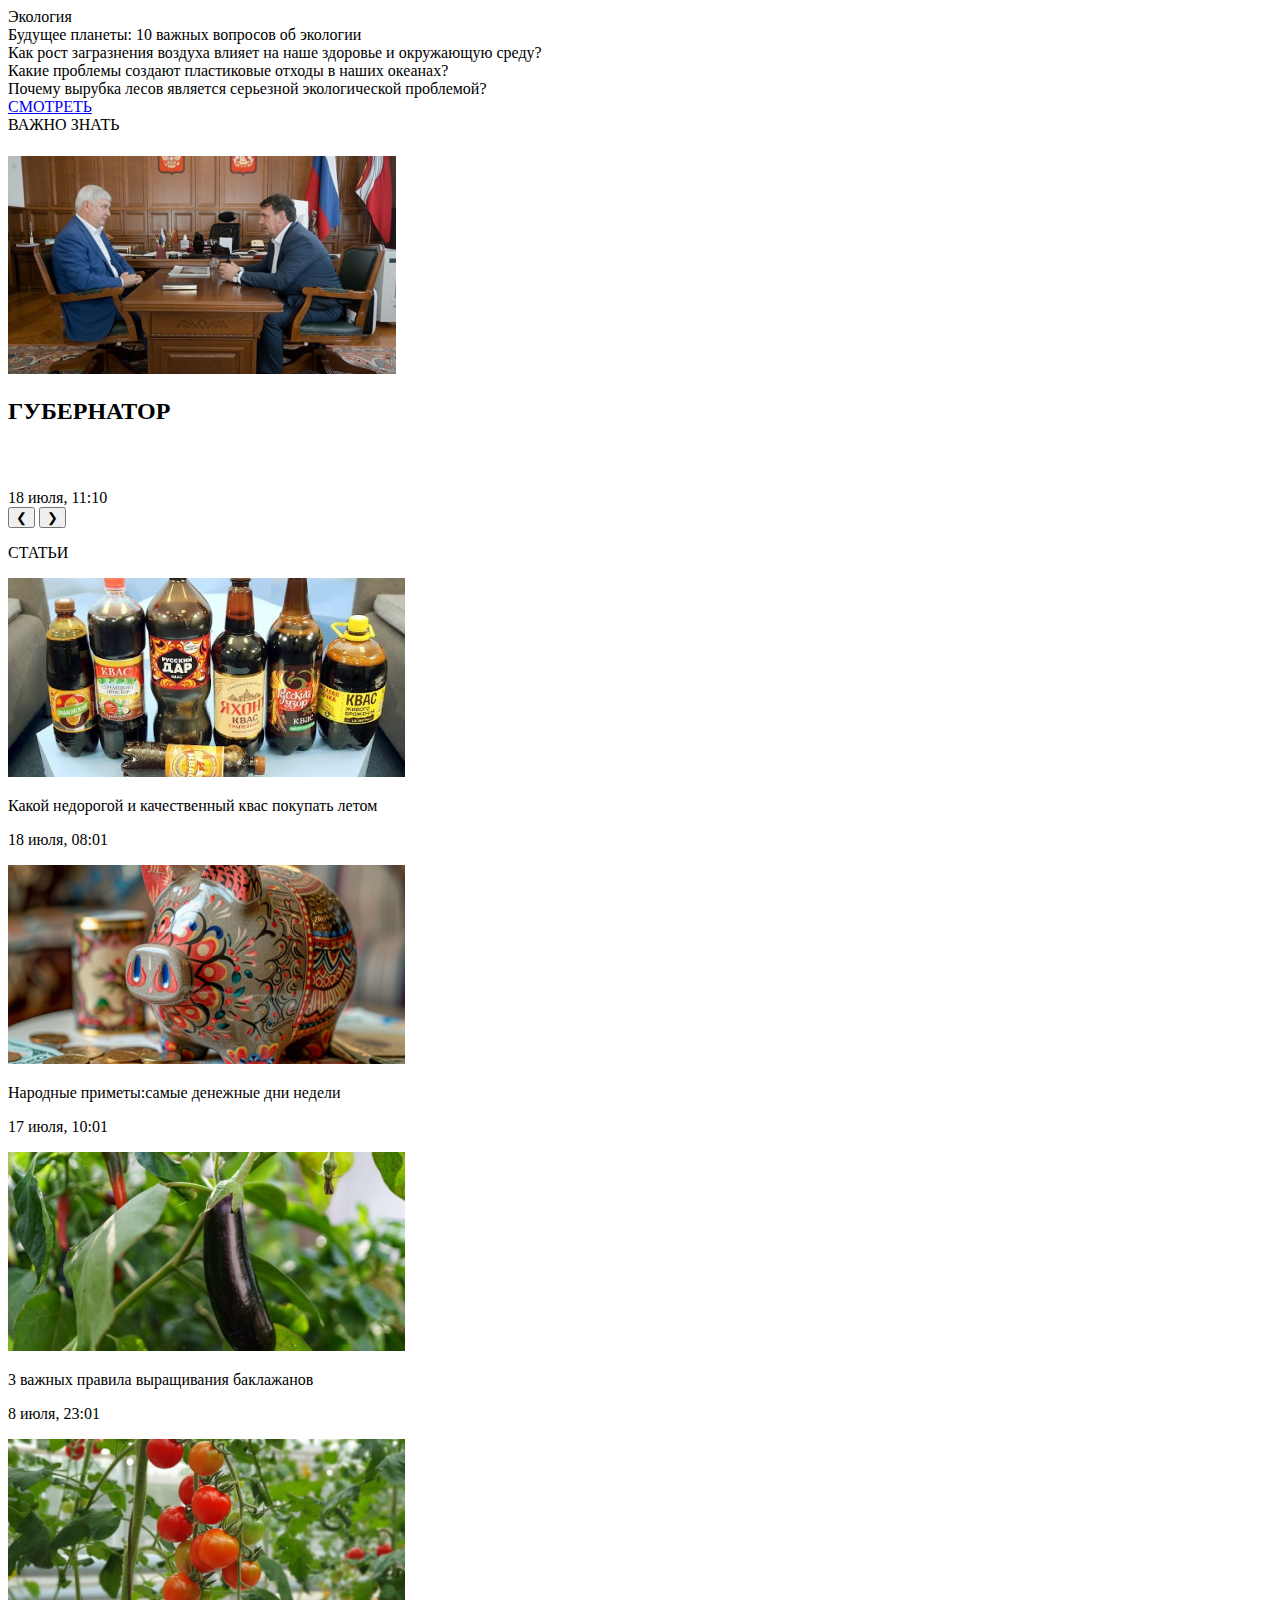
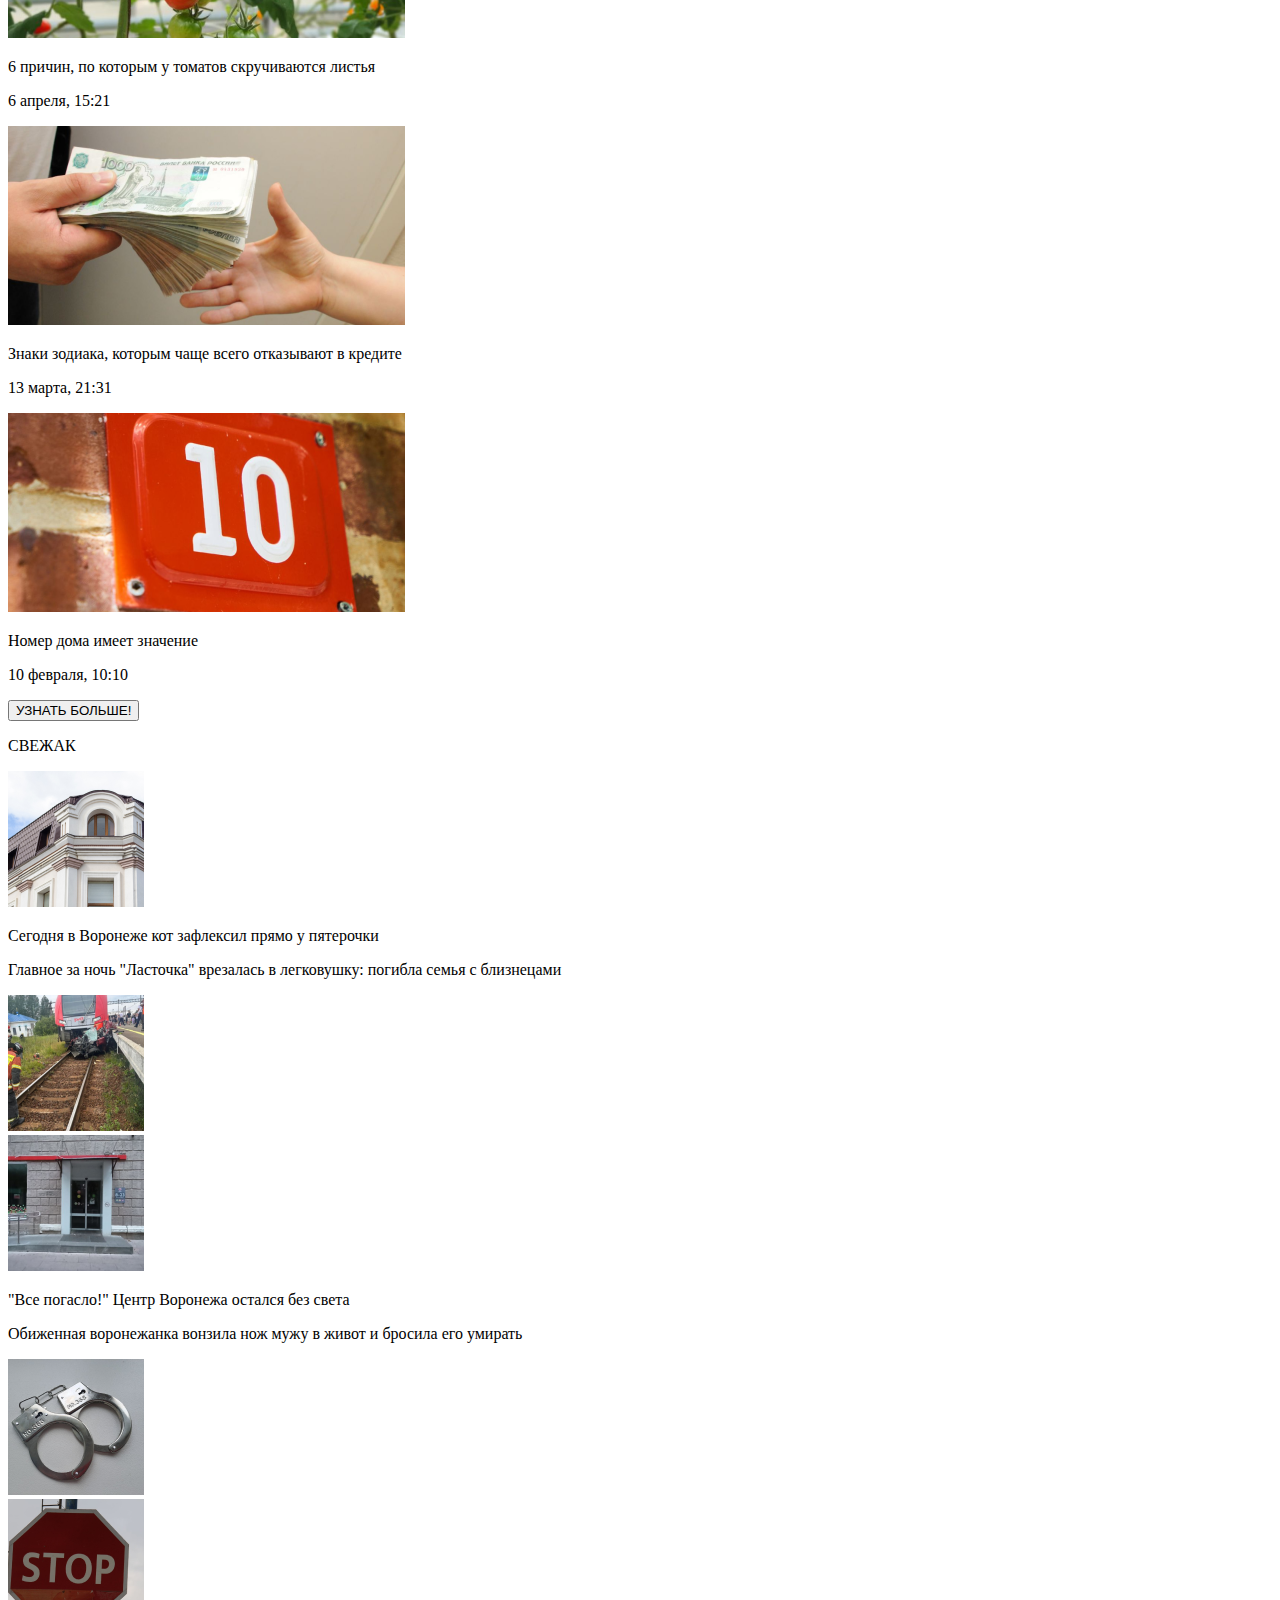
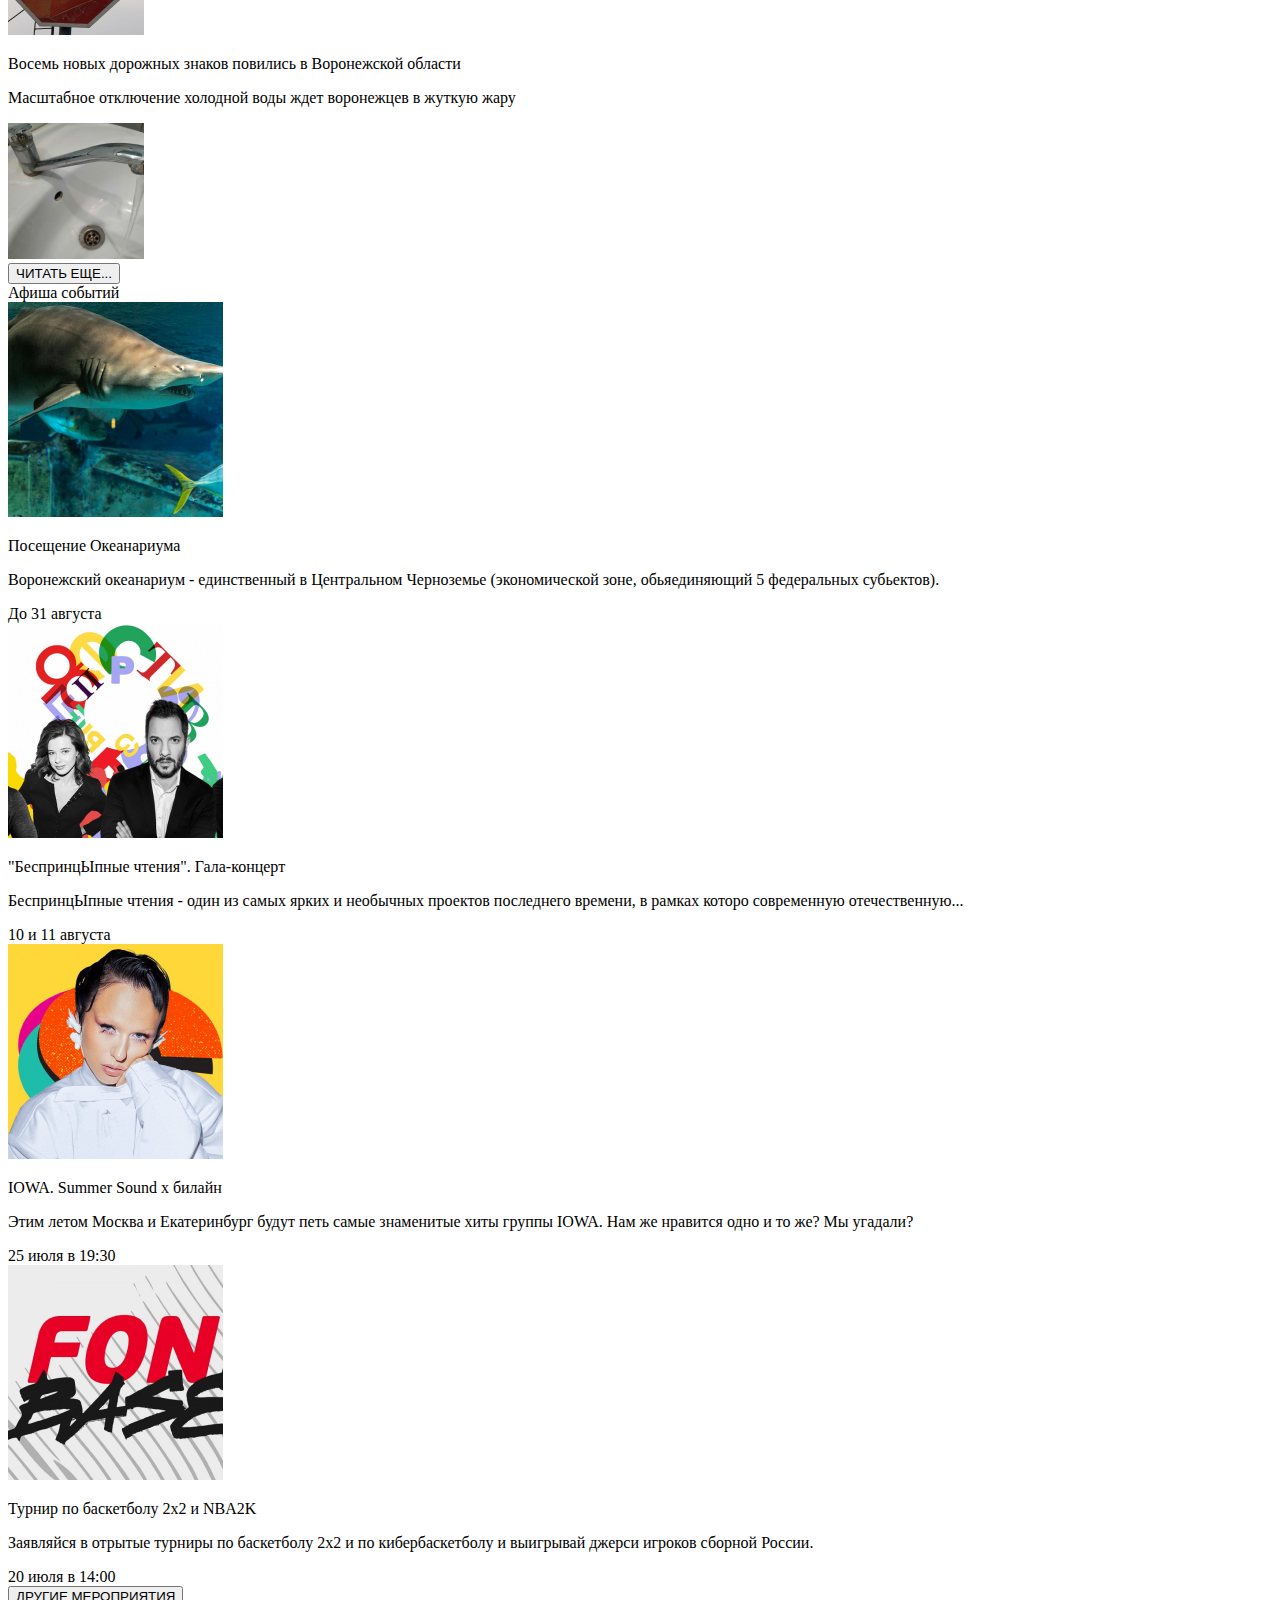
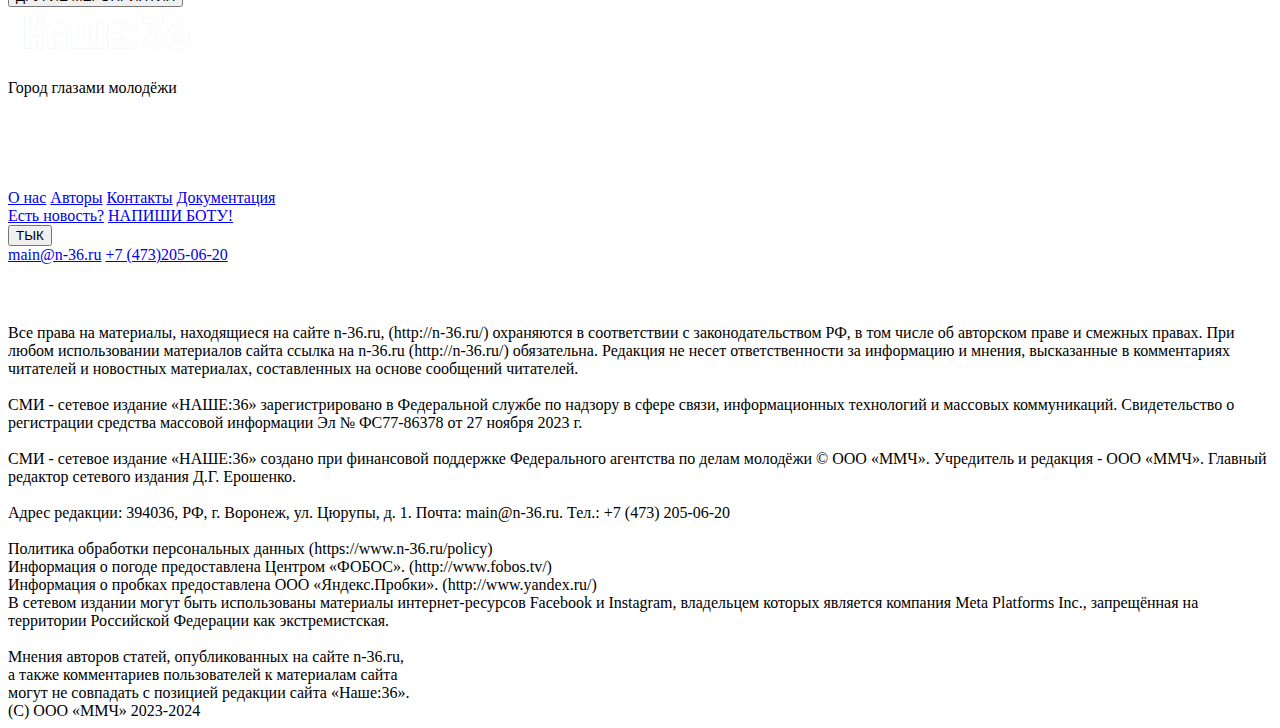
==== commit dfef66f1: "Update index.html" ====
--- a/index.html
+++ b/index.html
@@ -2,26 +2,16 @@
 <html lang="en">
 <head>
     <meta charset="UTF-8">
-    <meta name="viewport" content="width=device-width, initial-scale=1.0">
+    <meta name="viewport" content="width=1280"> <!-- Установлено фиксированное значение ширины -->
     <link rel="stylesheet" href="font.css">
-    <link rel="stylesheet" href="main.css">
+    <link rel="stylesheet" href="proverka.css">
+    <link rel="stylesheet" href="header.css">
     <link rel="stylesheet" href="slider.css">
     <title>НАШЕ:36</title>
 </head>
 <noscript>В вашем браузере отключен JavaScript, включите для нормального функционирования сайта</noscript>
 <body>
-    <header id="header" class="header">
-        <div class="container">
-            <div class="navigation">
-                <a href="#" class="nav_wrapp">Новости</a>
-                <a href="#" class="nav_wrapp">Темы</a>
-                <a href="#" class="nav_wrapp">Афиша</a>
-                <a href="#" class="nav_wrapp">Рубрики</a>
-                <a href="#" class="nav_wrapp">Видео</a>
-                <img src="media/Наше_36.png" alt="LOGO" class="logo">
-            </div>
-        </div>
-    </header>
+<?php include 'header.php'; ?>
     <!-- ПРЕВЬЮ С ВАЖНОЙ НОВОСТЬЮ ИЛИ ТЕМОЙ -->
     <div class="container">
         <div class="preview">
@@ -30,70 +20,56 @@
                 <div class="subhead">Будущее планеты: 10 важных вопросов об экологии</div>
             </div>
             <div class="question-wrapp">
-            <div class="question">Как рост загразнения воздуха влияет на наше здоровье и окружающую среду?</div>
-            <div class="question">Какие проблемы создают пластиковые отходы в наших океанах?</div>
-            <div class="question">Почему вырубка лесов является серьезной экологической проблемой?</div>
+                <div class="question">Как рост загразнения воздуха влияет на наше здоровье и окружающую среду?</div>
+                <div class="question">Какие проблемы создают пластиковые отходы в наших океанах?</div>
+                <div class="question">Почему вырубка лесов является серьезной экологической проблемой?</div>
             </div>
             <a href="https://youtu.be/Y7KsKtcm7yw?si=9kmA5g2Bdag5x9Ge" class="watch">СМОТРЕТЬ</a>
         </div>
     </div>
     <!-- ВАЖНО ЗНАТЬ -->
-     <div class="container">
-     <div class="title first-title">ВАЖНО ЗНАТЬ</div>
-<div class="slider">
-    <div class="card">
-        <img src="media/img1.png" alt="Card 1">
-        <p class="type">ГУБЕРНАТОР</p>
-        <p class="slider-text">Губернатор наградил бывшего главу водоканала</p>
-        <p class="slider-time">18 июля,12:35</p>
-    </div>
-    <div class="card active">
-        <img src="media/img2.png" alt="Card 2">
-        <p class="type">ГУБЕРНАТОР</p>
-        <p class="slider-text">Власти снова планируют ввести безлимитный проездной в Воронеже</p>
-        <p class="slider-time">18 июля,12:35</p>
-    </div>
-    <div class="card">
-        <img src="media/img3.png" alt="Card 3">
-        <p class="type">ГУБЕРНАТОР</p>
-        <p class="slider-text">Штормовое предупреждение. Жара до 37° накроет Воронежскую область на несколько дней</p>
-        <p class="slider-time">18 июля,12:35</p>
-    </div>
-    <!-- Добавьте дополнительные карточки здесь -->
-</div>
-<div class="buttons">
-    <button class="button" id="prev">◀</button>
-    <button class="button" id="next">▶</button>
-</div>
-<script>
-const cards = document.querySelectorAll(".card");
-let currentIndex = 1;
-
-function updateCards() {
-  cards.forEach((card, index) => {
-    card.classList.remove("active");
-    if (index === currentIndex) {
-      card.classList.add("active");
-    }
-    const offset = (index - currentIndex) * 5; // Изменено смещение
-    card.style.transform = `translateX(${offset}%)`;
-    card.style.opacity = index === currentIndex ? 1 : 0.5;
-  });
-}
-
-document.getElementById("next").addEventListener("click", () => {
-  currentIndex = (currentIndex + 1) % cards.length;
-  updateCards();
-});
-
-document.getElementById("prev").addEventListener("click", () => {
-  currentIndex = (currentIndex - 1 + cards.length) % cards.length;
-  updateCards();
-});
-
-updateCards(); // Инициализация слайдера
-</script>
-     </div>
+    <div class="container">
+        <div class="title first-title">ВАЖНО ЗНАТЬ</div>
+        <div class="slider" id="slider">
+            <div class="slides-container" id="slidesContainer">
+                <div class="slide">
+                    <img src="media/img1.png" class="slider-img">
+                    <h2 class="slider-type">ГУБЕРНАТОР</h2>
+                    <p class="slider-text">Губернатор наградил бывшего главу водоканала</p>
+                    <span class="slider-subhead">18 июля, 11:10</span>
+                </div>
+                <!-- Остальные слайды -->
+            </div>
+        </div>
+        <div class="controls">
+            <button class="button-prev" onclick="prevSlide()">&#10094;</button>
+            <button class="button-next" onclick="nextSlide()">&#10095;</button>
+        </div>
+        <script>
+            let currentIndex = 0;
+            const slidesToShow = 3;
+
+            function showSlide(index) {
+                const slides = document.querySelectorAll('.slide');
+                const totalSlides = slides.length;
+                currentIndex = (index + Math.ceil(totalSlides / slidesToShow)) % Math.ceil(totalSlides / slidesToShow);
+                const slidesContainer = document.getElementById('slidesContainer');
+                slidesContainer.style.transform = `translateX(-${currentIndex * (100 / slidesToShow)}%)`;
+            }
+
+            function nextSlide() {
+                showSlide(currentIndex + 1);
+            }
+
+            function prevSlide() {
+                showSlide(currentIndex - 1);
+            }
+        </script>
+    </div>
+    <!-- Остальная часть кода -->
+</body>
+</html>
+
      <!-- КОНЕЦ ВАЖНО ЗНАТЬ -->
       <!-- СТАТЬИ И СВЕЖАК -->
     <div class="container">
@@ -180,7 +156,7 @@
                     <div class="event-text-wrapp">
                 <p class="event-title">Посещение Океанариума</p>
                 <p class="event-subhead">Воронежский океанариум - единственный в Центральном Черноземье (экономической зоне, обьяединяющий 5 федеральных субьектов).</p>
-                <div class="event-time">До 31 августа</div>
+                <span class="event-time">До 31 августа</span>
                     </div>
             </div>
             <div class="event-card">
@@ -188,7 +164,7 @@
                     <div class="event-text-wrapp">
                 <p class="event-title">"БеспринцЫпные чтения". Гала-концерт</p>
                 <p class="event-subhead">БеспринцЫпные чтения - один из самых ярких и необычных проектов последнего времени, в рамках которо современную отечественную...</p>
-                <div class="event-time">10 и 11 августа</div>
+                <span class="event-time">10 и 11 августа</span>
                     </div>
             </div>
             <div class="event-card">
@@ -196,7 +172,7 @@
                     <div class="event-text-wrapp">
                 <p class="event-title">IOWA. Summer Sound x билайн</p>
                 <p class="event-subhead">Этим летом Москва и Екатеринбург будут петь самые знаменитые хиты группы IOWA. Нам же нравится одно и то же? Мы угадали?</p>
-                <div class="event-time">25 июля в 19:30</div>
+                <span class="event-time">25 июля в 19:30</span>
                     </div>
             </div>
             <div class="event-card">
@@ -204,7 +180,7 @@
                     <div class="event-text-wrapp">
                 <p class="event-title">Турнир по баскетболу 2x2 и NBA2K</p>
                 <p class="event-subhead">Заявляйся в отрытые турниры по баскетболу 2x2 и по кибербаскетболу и выигрывай джерси игроков сборной России.</p>
-                <div class="event-time">20 июля в 14:00</div>
+                <span class="event-time">20 июля в 14:00</span>
                     </div>
             </div>
         </div>
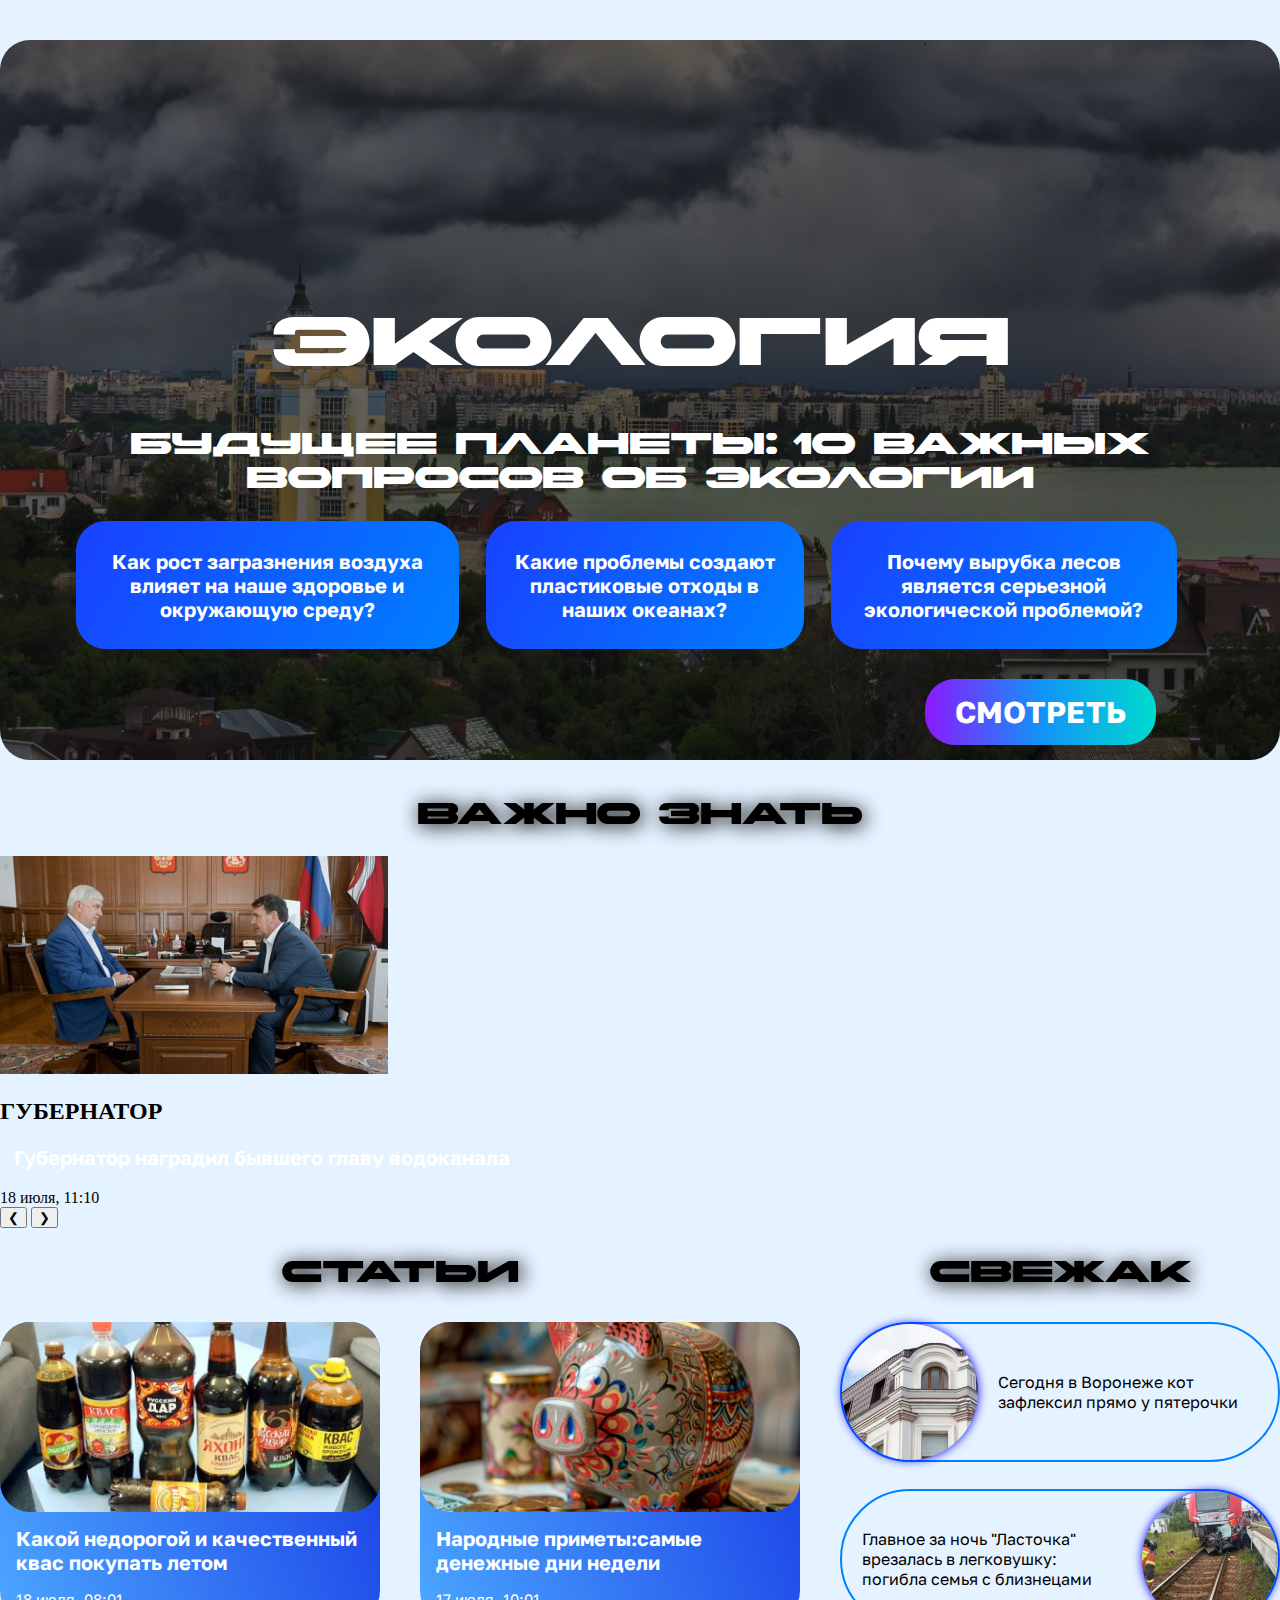
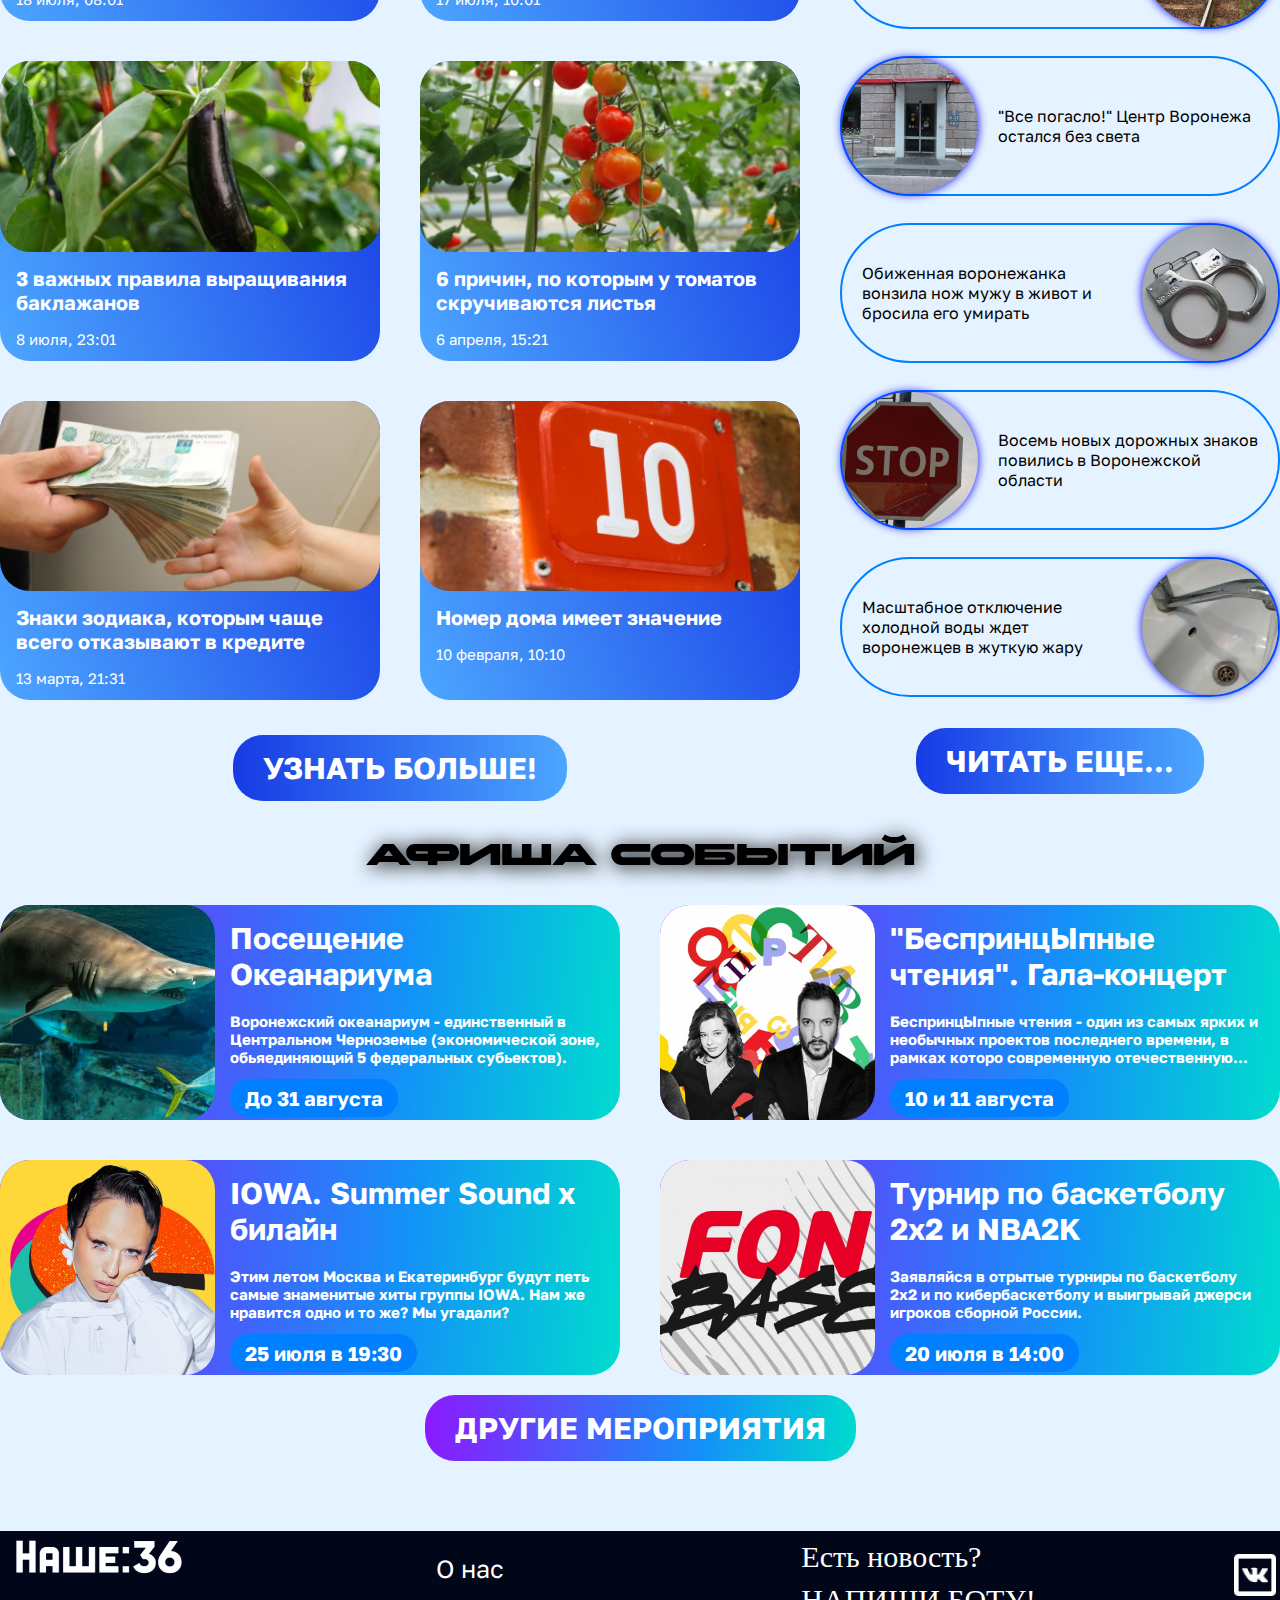
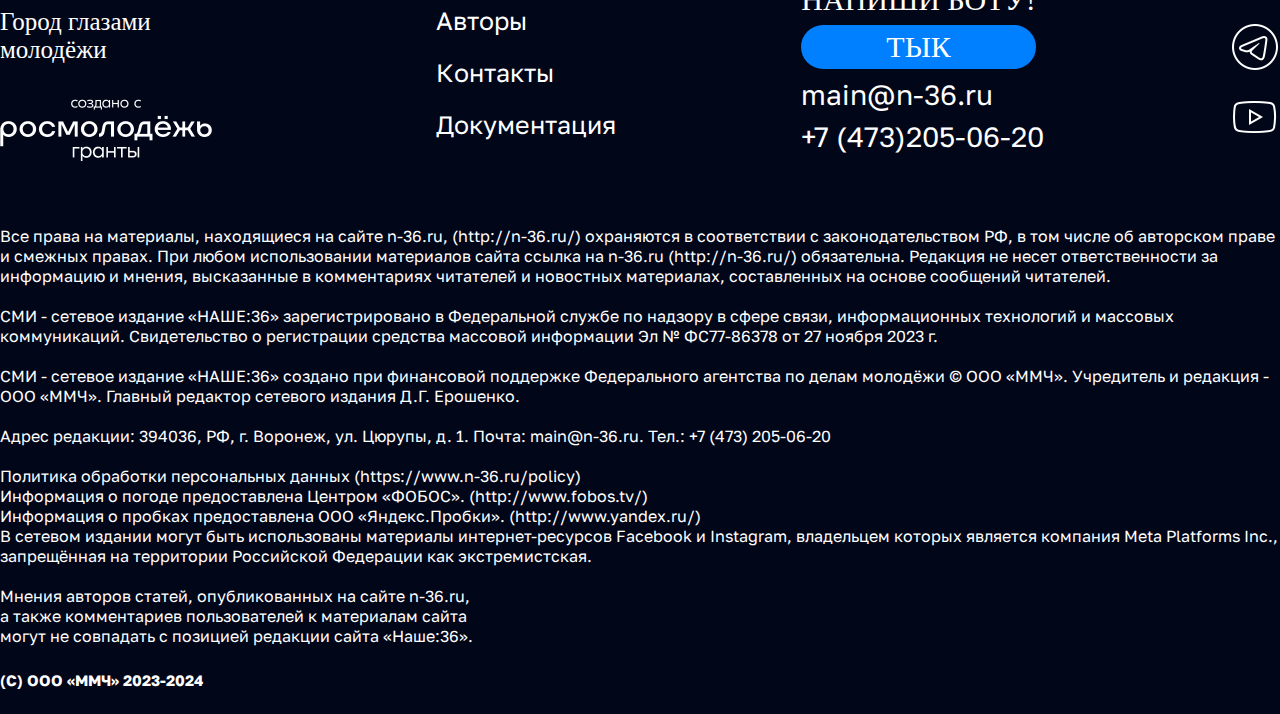
==== commit 0dae1565: "Update index.html" ====
--- a/index.html
+++ b/index.html
@@ -4,7 +4,7 @@
     <meta charset="UTF-8">
     <meta name="viewport" content="width=1280"> <!-- Установлено фиксированное значение ширины -->
     <link rel="stylesheet" href="font.css">
-    <link rel="stylesheet" href="proverka.css">
+    <link rel="stylesheet" href="main.css">
     <link rel="stylesheet" href="header.css">
     <link rel="stylesheet" href="slider.css">
     <title>НАШЕ:36</title>
--- a/main.css
+++ b/main.css
@@ -0,0 +1,408 @@
+body {
+    margin: 0;
+    padding: 0;
+    background-color: rgba(229, 242, 255, 1);
+    overflow-x: hidden; /* Запрет на горизонтальную прокрутку */
+  }
+  
+  a {
+    text-decoration: none;
+  }
+  
+  .container {
+    margin: 0 auto; /* Центрирование контейнера */
+    width: 1280px; /* Фиксированная ширина */
+  }
+  /* header */
+  .navigation {
+    display: flex;
+  }
+  .nav_wrapp {
+    padding-top: 5px;
+    padding-left: 13px;
+    padding-right: 13px;
+    padding-bottom: 17px;
+    margin-right: 20px;
+    border-bottom-left-radius: 30px;
+    border-bottom-right-radius: 30px;
+    color: white;
+    background-color: rgba(0, 127, 255, 1);
+    font-family: "GolosText-Semibold";
+    font-size: 36px;
+  }
+  .logo {
+    align-self: center;
+    margin-left: 190px;
+    width: 171px;
+  }
+  /* header кончился */
+  /* НАЧАЛО ПРЕВЬЮ С ВАЖНОЙ НОВОСТЬЮ ИЛИ ТЕМОЙ */
+  .preview {
+    height: 720px; /* Фиксированная высота */
+    margin-top: 40px;
+    background: linear-gradient(rgba(0, 0, 0, 0.5), rgba(0, 0, 0, 0.5)),
+      url("media/preview.png");
+    height: 720px;
+    max-width: 1280px;
+    border-radius: 30px;
+    display: flex;
+    align-items: center;
+    flex-direction: column;
+  }
+  /* экология */
+  .main-theme-wrapp {
+    margin-top: 272px;
+  }
+  .main-theme {
+    font-family: "AKONY";
+    font-size: 67px;
+    color: white;
+    text-align: center;
+  }
+  /* подзаголовок */
+  .subhead {
+    margin-top: 44px;
+    font-size: 30px;
+    text-align: center;
+    color: white;
+    font-family: "AKONY";
+  }
+  /* контейнер для блоков с вопросами */
+  .question-wrapp {
+    margin-top: 23px;
+    margin-right: 76px;
+    margin-left: 76px;
+    display: flex;
+  }
+  /* вопросы */
+  .question {
+    padding-top: 28px;
+    padding-bottom: 28px;
+    padding-left: 12px;
+    padding-right: 12px;
+    margin-right: 27px;
+    font-size: 20px;
+    border-radius: 30px;
+    text-align: center;
+    background: linear-gradient(
+      120deg,
+      rgba(25, 65, 255, 1),
+      rgba(0, 127, 255, 1)
+    );
+    color: white;
+    font-family: "GolosText-Bold";
+  }
+  /* кнопка смотреть */
+  .watch {
+    margin-left: 800px;
+    margin-top: 30px;
+    padding-top: 15px;
+    padding-bottom: 15px;
+    padding-left: 30px;
+    padding-right: 30px;
+    border-radius: 30px;
+    text-decoration: none;
+    font-size: 30px;
+    background: linear-gradient(
+      to right,
+      rgba(140, 25, 255, 1),
+      rgba(19, 146, 248, 1),
+      rgba(0, 219, 206, 1)
+    );
+    color: white;
+    font-family: "GolosText-Bold";
+  }
+  /* КОНЕЦ ПРЕВЬЮ С ВАЖНОЙ НОВОСТЬЮ ИЛИ ТЕМОЙ */
+  /* НАЧАЛО БЛОКА ВАЖНО ЗНАТЬ */
+  .title {
+    font-family: "AKONY";
+    font-size: 30px;
+    color: white;
+  }
+  .first-title {
+    margin-top: 40px;
+    text-align: center;
+    color: black;
+    filter: drop-shadow(2px 2px 10px black);
+  }
+  /* ДАЛЬШЕ ПОЛНАЯ ПОПА МЕГА УЛЬТРА СЛАЙДИЭР ТАК НАЗИВАЕМИ В ОТДЕЛЬНОМ ФАЙЛЕ*/
+  /* КОНЕЦ БЛОКА ВАЖНО ЗНАТЬ */
+  /* НАЧАЛО БЛОКОВ СТАТЬИ И СВЕЖАК */
+  .article-sveshak-wrapp {
+    display: flex;
+  }
+  .article-wrapp {
+    display: flex;
+    flex-direction: column;
+  }
+  .article-text {
+    text-align: center;
+    font-family: "AKONY";
+    font-size: 30px;
+    color: black;
+    filter: drop-shadow(2px 2px 10px black);
+  }
+  .article {
+    display: grid;
+    grid-template-columns: repeat(2, 380px);
+    grid-template-rows: auto;
+    grid-gap: 40px;
+  }
+  .article-card {
+    display: flex;
+    flex-direction: column;
+    width: 380px;
+    height: auto;
+    border-radius: 30px;
+    background: linear-gradient(
+      70deg,
+      rgba(76, 166, 255, 1),
+      rgba(23, 59, 229, 1)
+    );
+  }
+  .article-img {
+    width: 380px;
+    height: auto;
+    border-radius: 30px;
+    object-fit: cover;
+  }
+  .article-main-theme {
+    margin: 0px;
+    padding-top: 14px;
+    padding-left: 16px;
+    padding-right: 16px;
+    padding-bottom: 16px;
+    font-size: 20px;
+    color: white;
+    font-family: "GolosText-Bold";
+  }
+  .article-subhead {
+    margin: 0px;
+    padding-bottom: 13px;
+    padding-left: 16px;
+    font-size: 15px;
+    color: white;
+    font-family: "GolosText-regular";
+  }
+  .article-form {
+    margin-top: 35px;
+    text-align: center;
+  }
+  .article-button {
+    padding: 15px 30px;
+    border-width: 0px;
+    font-size: 30px;
+    background: linear-gradient(
+      270deg,
+      rgba(76, 166, 255, 1),
+      rgba(23, 59, 229, 1)
+    );
+    border-radius: 30px;
+    color: white;
+    font-family: "GolosText-Bold";
+  }
+  .sveshak-wrapp {
+    margin-left: 40px;
+  }
+  .sveshak-text {
+    text-align: center;
+    font-family: "AKONY";
+    font-size: 30px;
+    color: black;
+    filter: drop-shadow(2px 2px 10px black);
+  }
+  .sveshak-card {
+    border: 2px solid rgba(0, 127, 255, 1);
+    border-radius: 100px;
+    display: flex;
+    align-items: center;
+    margin-bottom: 27px;
+  }
+  .sveshak-img {
+    filter: drop-shadow(0px 0px 5px blue);
+    border-radius: 100px;
+  }
+  .sveshak-main-theme {
+    margin: 20px;
+    color: black;
+    font-family: "GolosText-regular";
+  }
+  .sveshak-form {
+    margin-top: 31px;
+    text-align: center;
+  }
+  .sveshak-button {
+    padding: 15px 30px;
+    border-width: 0px;
+    font-size: 30px;
+    background: linear-gradient(
+      270deg,
+      rgba(76, 166, 255, 1),
+      rgba(23, 59, 229, 1)
+    );
+    border-radius: 30px;
+    color: white;
+    font-family: "GolosText-Bold";
+  }
+  /* КОНЕЦ БЛОКОВ СТАТЬИ И СВЕЖАК */
+  /* НАЧАЛО АФИША СОБЫТИЙ */
+  .poster {
+    text-align: center;
+    margin-top: 40px;
+    font-size: 30px;
+    color: black;
+    font-family: "AKONY";
+    filter: drop-shadow(2px 2px 10px black);
+  }
+  .event-wrapp {
+    margin-top: 30px;
+    display: grid;
+    grid-template-columns: repeat(2, 620px);
+    grid-template-rows: auto;
+    grid-gap: 40px;
+  }
+  .event-card {
+    display: flex;
+    background: linear-gradient(
+      95deg,
+      rgba(140, 25, 255, 1) 0%,
+      rgba(19, 146, 248, 1) 65%,
+      rgba(0, 219, 206, 1) 100%
+    );
+    border-radius: 30px;
+  }
+  .event-img {
+    border-radius: 30px;
+    object-fit: cover;
+  }
+  .event-text-wrapp {
+    padding-left: 15px;
+    padding-top: 15px;
+    padding-right: 15px;
+  }
+  .event-title {
+    margin: 0px;
+    font-size: 30px;
+    color: white;
+    font-family: "GolosText-Bold";
+  }
+  .event-subhead {
+    margin-top: 20px;
+    margin-bottom: 20px;
+    font-size: 15px;
+    color: white;
+    font-family: "GolosText-Bold";
+  }
+  .event-time {
+    border-radius: 30px;
+    padding-top: 7px;
+    padding-bottom: 7px;
+    padding-left: 15px;
+    padding-right: 15px;
+    background-color: rgba(0, 127, 255, 1);
+    color: white;
+    font-size: 20px;
+    font-family: "GolosText-Bold";
+  }
+  .events-form {
+    text-align: center;
+  }
+  .events-button {
+    text-align: center;
+    border-radius: 30px;
+    border-width: 0px;
+    padding-left: 30px;
+    padding-right: 30px;
+    padding-top: 15px;
+    padding-bottom: 15px;
+    margin-top: 20px;
+    margin-bottom: 50px;
+    background: linear-gradient(
+      95deg,
+      rgba(140, 25, 255, 1) 0%,
+      rgba(19, 146, 248, 1) 65%,
+      rgba(0, 219, 206, 1) 100%
+    );
+    color: white;
+    font-size: 30px;
+    font-family: "GolosText-Bold";
+  }
+  /* КОНЕЦ АФИША СОБЫТИЙ */
+  /* НАЧАЛО FOOTER */
+  .footer {
+    margin: 0px;
+    padding: 0px;
+    background: rgba(2, 6, 25, 1);
+  }
+  .footer-wrapp {
+    margin-top: 20px;
+    display: flex;
+    justify-content: space-between;
+  }
+  .slogan {
+    width: 250px;
+    font-size: 25px;
+    color: white;
+    font-family: "GolosText-SemiBold";
+  }
+  .footer-column {
+    display: flex;
+    flex-direction: column;
+    align-items: flex-start;
+    justify-content: space-evenly;
+  }
+  .footer-link {
+    font-size: 25px;
+    color: white;
+    font-family: "GolosText-Regular";
+  }
+  .footer-link:hover {
+    color: rgb(19, 129, 19);
+  }
+  .footer-bot {
+    font-size: 30px;
+    color: white;
+    font-family: "GolosText-SemiBold";
+  }
+  .footer-button {
+    padding: 5px 85px;
+    border-radius: 30px;
+    border-width: 0px;
+    font-size: 30px;
+    color: white;
+    background-color: rgba(0, 127, 255, 1);
+    font-family: "GolosText-SemiBold";
+  }
+  .footer-button:hover {
+    color: black;
+  }
+  .mail {
+    font-size: 28px;
+    color: white;
+    font-family: "GolosText-Regular";
+  }
+  .mail:hover {
+    color: rgb(19, 129, 19);
+  }
+  .tel {
+    font-size: 28px;
+    color: white;
+    font-family: "GolosText-Regular";
+  }
+  .tel:hover {
+    color: rgb(19, 129, 19);
+  }
+  .footer-info {
+    margin-top: 65px;
+    font-size: 16px;
+    color: white;
+    font-family: "GolosText-Regular";
+  }
+  .copyright {
+    padding-bottom: 25px;
+    margin-top: 25px;
+    font-size: 15px;
+    color: white;
+    font-family: "GolosText-Bold";
+  }
+  /* КОНЕЦ FOOTER */
